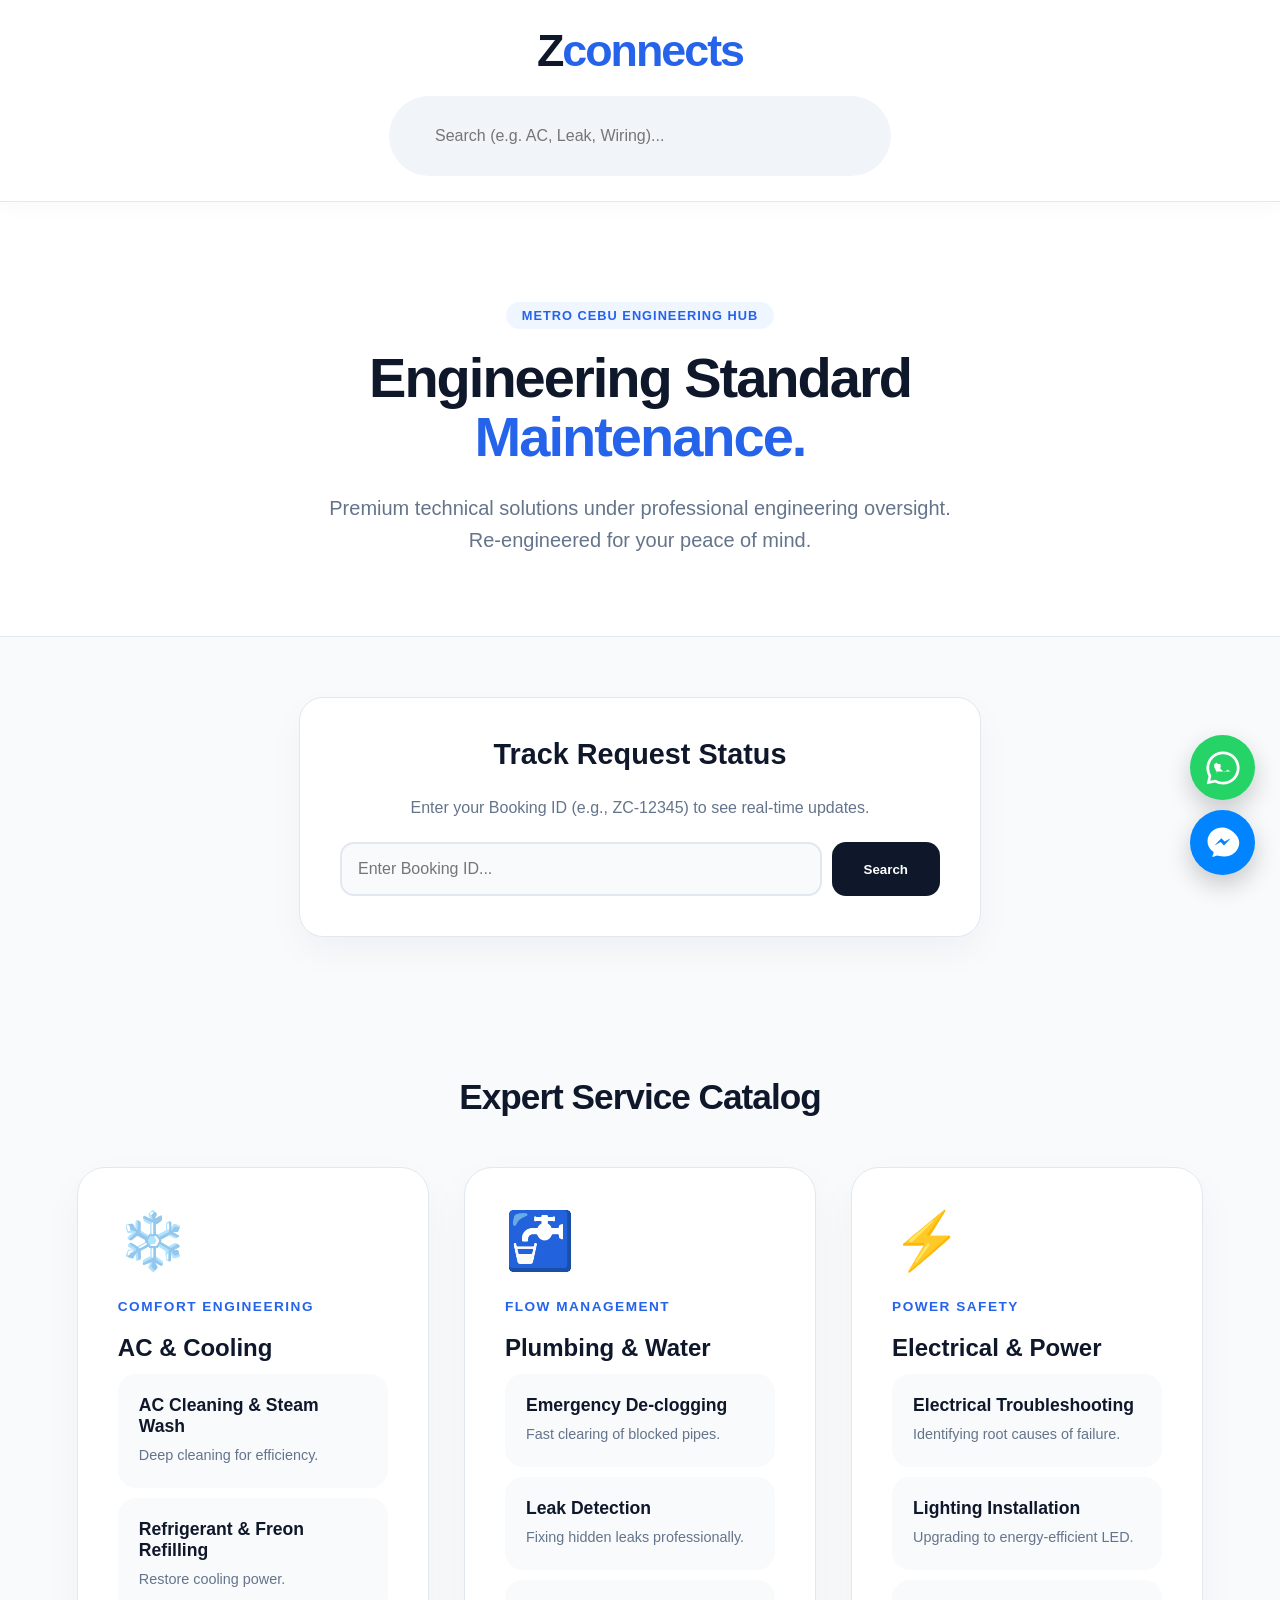
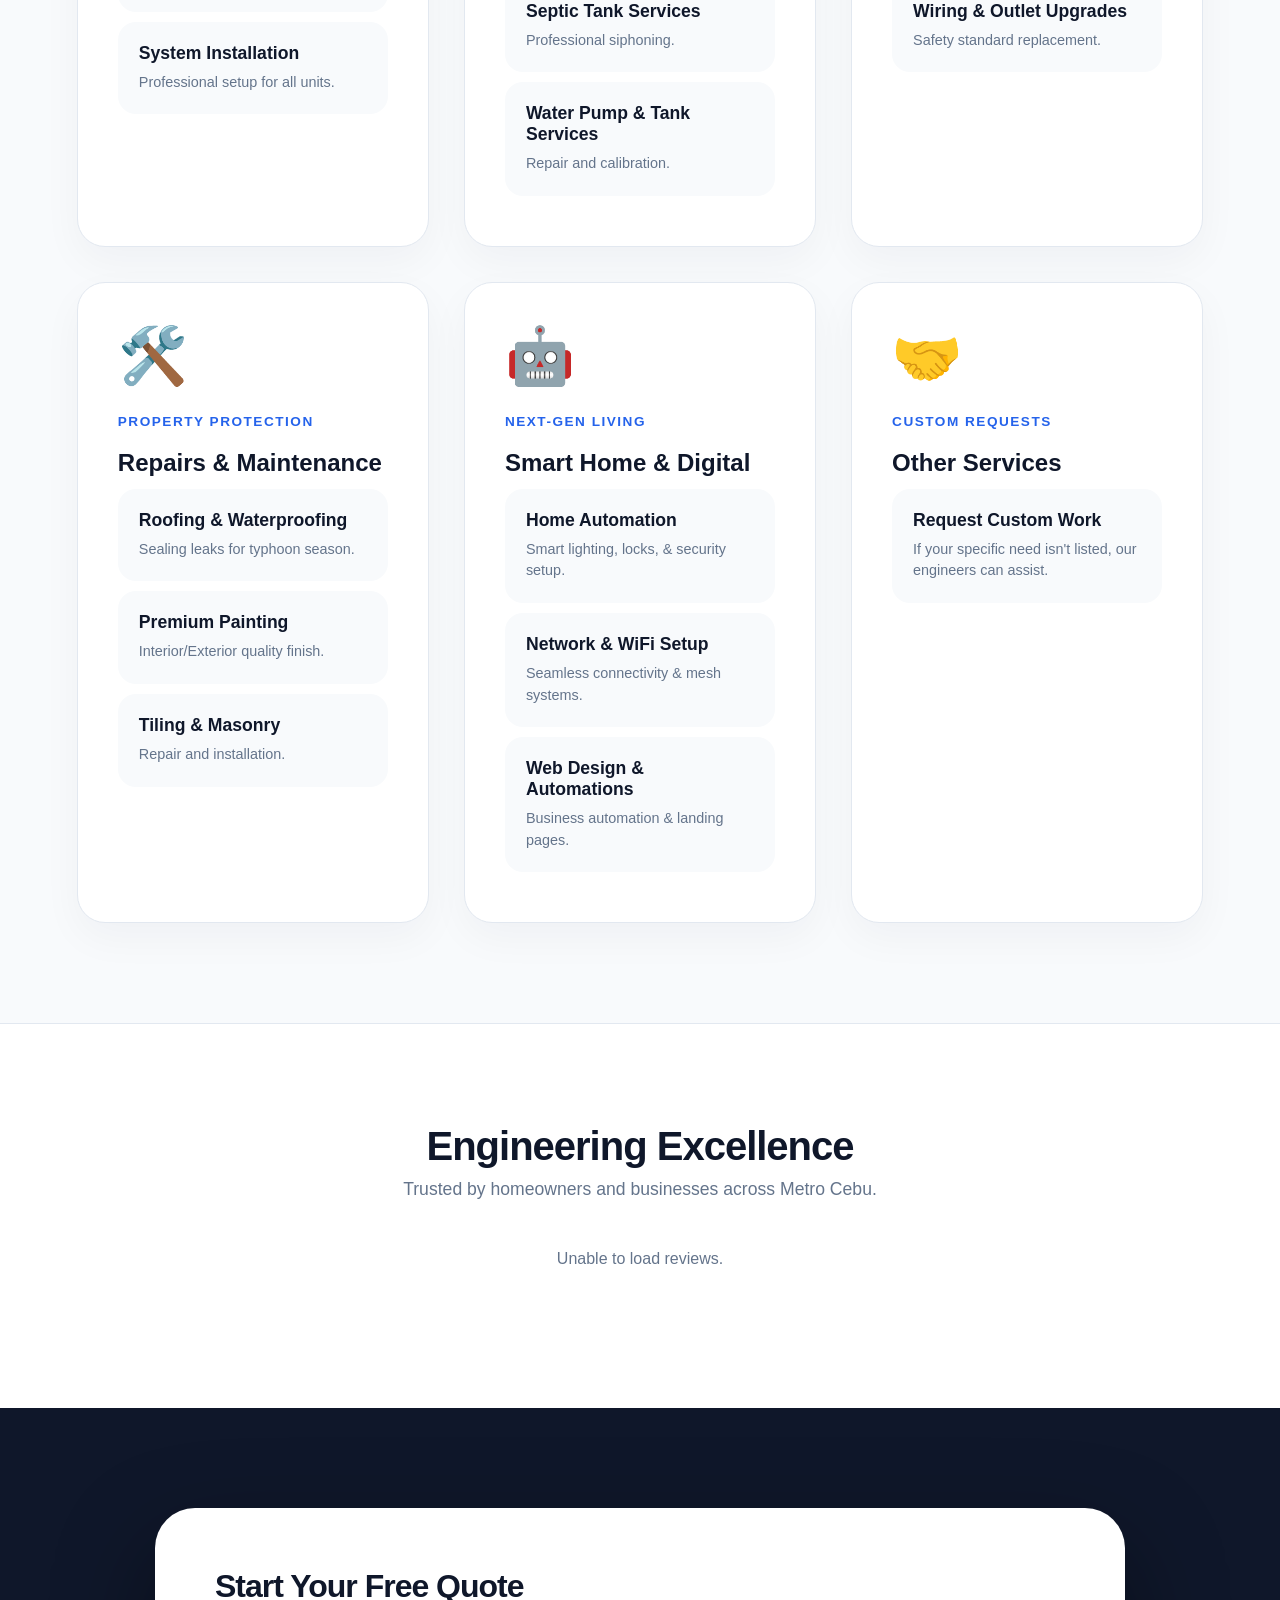
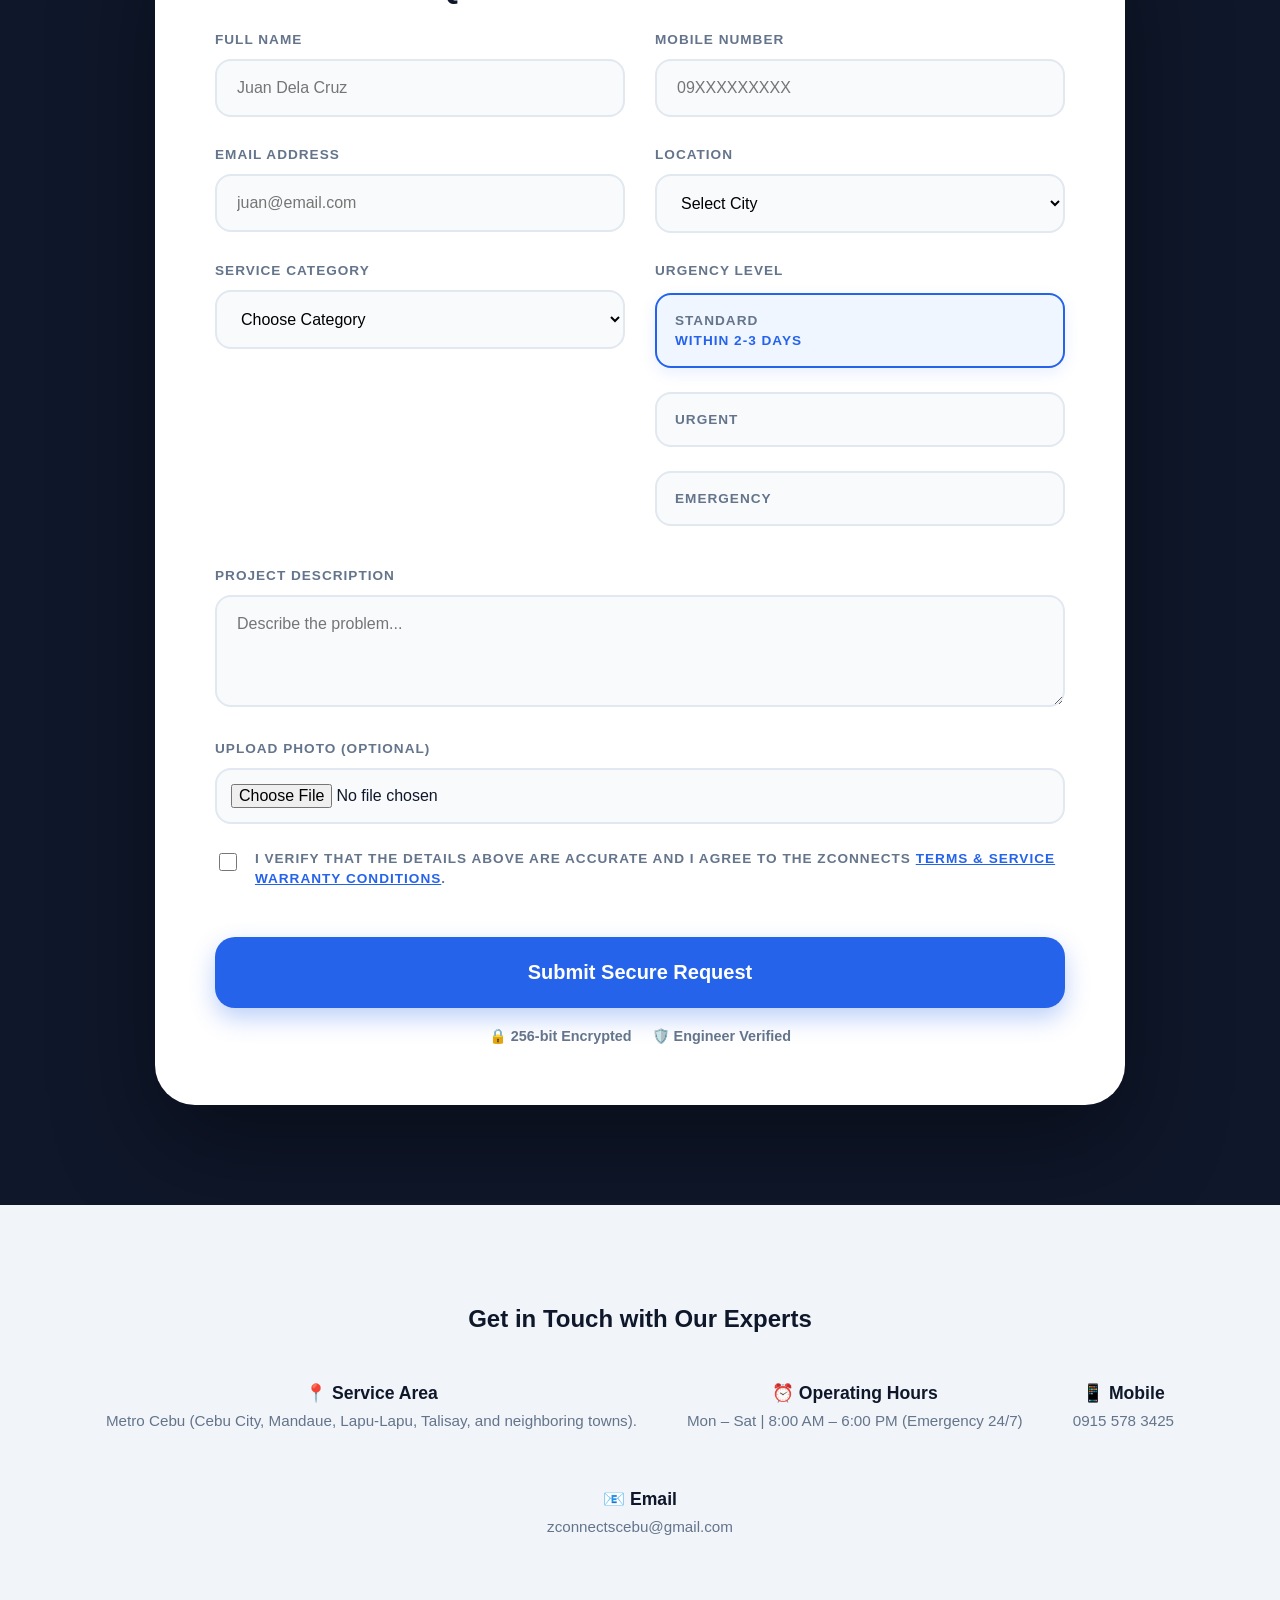
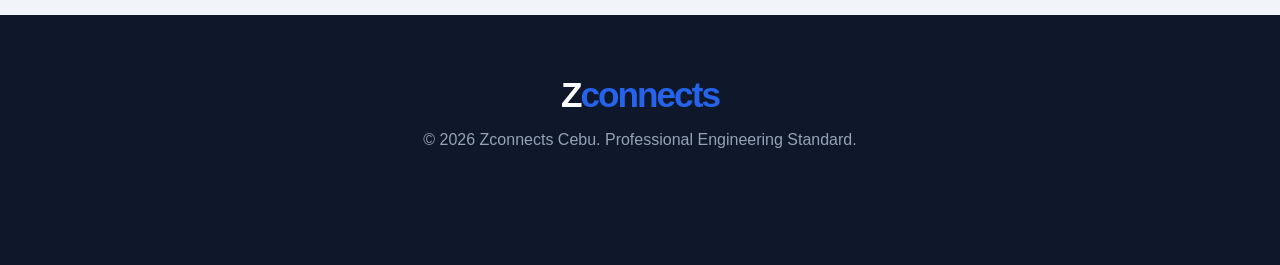
==== index.html @ ea3b0437 "Update index.html" ====
<!DOCTYPE html>
<html lang="en">
<head>
    <meta charset="UTF-8">
    <meta name="viewport" content="width=device-width, initial-scale=1.0">
    <meta http-equiv="Content-Security-Policy" content="default-src 'self' https: 'unsafe-inline' 'unsafe-eval' data:;">
    
    <title>Zconnects | Engineering-Led Service Marketplace</title>
    <link href="https://fonts.googleapis.com/css2?family=Plus+Jakarta+Sans:wght@400;500;600;700;800;900&display=swap" rel="stylesheet">
    
    <script async src="https://www.googletagmanager.com/gtag/js?id=G-XXXXXXXXXX"></script>
    <script>
      window.dataLayer = window.dataLayer || [];
      function gtag(){dataLayer.push(arguments);}
      gtag('js', new Date());
      gtag('config', 'G-XXXXXXXXXX');
    </script>

    <style>
        :root { --primary: #2563eb; --navy: #0f172a; --slate: #64748b; --light: #f8fafc; --white: #ffffff; --border: #e2e8f0; --success: #16a34a; }
        body { font-family: 'Plus Jakarta Sans', sans-serif; background: var(--light); margin: 0; color: var(--navy); scroll-behavior: smooth; }
        
        /* HEADER */
        header { background: var(--white); padding: 25px 6%; position: sticky; top: 0; z-index: 1000; border-bottom: 1px solid var(--border); box-shadow: 0 4px 20px rgba(15, 23, 42, 0.03); }
        .header-container { display: flex; flex-direction: column; align-items: center; gap: 20px; }
        .logo { font-size: 2.8rem; font-weight: 900; letter-spacing: -2px; color: var(--navy); margin: 0; cursor: pointer; }
        .logo span { color: var(--primary); }
        .search-container { position: relative; background: #f1f5f9; border-radius: 50px; padding: 12px 25px; display: flex; align-items: center; border: 1.5px solid transparent; transition: 0.3s; width: 100%; max-width: 450px; }
        .search-container:focus-within { border-color: var(--primary); background: var(--white); box-shadow: 0 10px 25px rgba(37, 99, 235, 0.1); }
        .search-container input { border: none; background: transparent; width: 100%; outline: none; font-size: 1rem; font-family: inherit; color: var(--navy); }
        
        /* HERO */
        .hero { padding: 100px 6% 80px; background: var(--white); text-align: center; border-bottom: 1px solid var(--border); }
        .hero .badge { display: inline-block; padding: 6px 16px; background: #eff6ff; color: var(--primary); border-radius: 50px; font-weight: 800; font-size: 0.8rem; margin-bottom: 20px; text-transform: uppercase; letter-spacing: 1px; }
        .hero h1 { font-size: 3.5rem; margin: 0; font-weight: 900; color: var(--navy); line-height: 1.05; letter-spacing: -2px; }
        .hero h1 span { color: var(--primary); }
        .hero p { color: var(--slate); font-size: 1.25rem; margin: 25px auto 0; max-width: 650px; line-height: 1.6; font-weight: 500; }
        
        /* TRACKING */
        .tracking-section { padding: 60px 6%; background: var(--light); text-align: center; }
        .tracking-card { background: white; max-width: 600px; margin: 0 auto; padding: 40px; border-radius: 24px; border: 1px solid var(--border); box-shadow: 0 15px 35px rgba(15, 23, 42, 0.04); transition: transform 0.3s ease; }
        .tracking-card:hover { transform: translateY(-3px); }
        .track-input-group { display: flex; gap: 10px; margin-top: 25px; }
        .track-input { flex: 1; padding: 16px; border: 2px solid var(--border); border-radius: 14px; font-size: 1rem; outline: none; transition: 0.3s; }
        .track-input:focus { border-color: var(--primary); box-shadow: 0 0 0 4px rgba(37, 99, 235, 0.1); }
        .track-btn { background: var(--navy); color: white; padding: 16px 32px; border-radius: 14px; font-weight: 700; border: none; cursor: pointer; transition: 0.3s; }
        .track-btn:hover { background: var(--primary); transform: translateY(-2px); box-shadow: 0 10px 20px rgba(37, 99, 235, 0.2); }
        .status-result { margin-top: 25px; padding: 20px; background: #f8fafc; border-radius: 12px; display: none; text-align: left; border-left: 4px solid var(--primary); }
        .status-label { font-size: 0.8rem; text-transform: uppercase; color: var(--slate); font-weight: 700; letter-spacing: 1px; }
        .status-value { font-size: 1.3rem; font-weight: 800; color: var(--navy); margin: 5px 0 0 0; }
        
        /* GRID */
        .section-header { padding: 80px 6% 30px; font-weight: 800; color: var(--navy); font-size: 2.2rem; text-align: center; letter-spacing: -1px; }
        .services-grid { display: grid; grid-template-columns: repeat(auto-fit, minmax(320px, 1fr)); gap: 35px; padding: 20px 6% 100px; }
        .category-card { background: var(--white); border-radius: 28px; padding: 40px; border: 1px solid var(--border); transition: 0.4s cubic-bezier(0.175, 0.885, 0.32, 1.275); position: relative; box-shadow: 0 15px 40px rgba(15, 23, 42, 0.04); }
        .category-card:hover { border-color: var(--primary); transform: translateY(-8px); box-shadow: 0 30px 60px rgba(15, 23, 42, 0.08); }
        .cat-icon-top { font-size: 3.5rem; margin-bottom: 25px; display: block; }
        .cat-title { font-size: 1.5rem; font-weight: 800; color: var(--navy); margin-bottom: 12px; }
        .cat-intro { font-size: 0.85rem; color: var(--primary); font-weight: 800; margin-bottom: 20px; text-transform: uppercase; letter-spacing: 1.5px; }
        .sub-service-list { list-style: none; padding: 0; margin: 0; }
        .sub-service-item { padding: 20px; border-radius: 18px; border: 1.5px solid transparent; transition: 0.3s; cursor: pointer; margin-bottom: 10px; background: #f8fafc; }
        .sub-service-item:hover { background: var(--white); border-color: var(--primary); transform: scale(1.02); box-shadow: 0 10px 20px rgba(37, 99, 235, 0.05); }
        .sub-service-item strong { font-size: 1.1rem; color: var(--navy); display: block; }
        .sub-service-item p { font-size: 0.9rem; color: var(--slate); margin: 8px 0 0; line-height: 1.5; }
        
        /* REVIEWS SECTION */
        .reviews-section { padding: 100px 6%; background: white; border-top: 1px solid var(--border); }
        .reviews-header { text-align: center; margin-bottom: 50px; }
        .reviews-header h2 { font-size: 2.5rem; color: var(--navy); margin: 0; font-weight: 800; letter-spacing: -1px; }
        .reviews-header p { color: var(--slate); margin-top: 10px; font-size: 1.1rem; }
        .reviews-container { display: flex; gap: 30px; overflow-x: auto; padding-bottom: 40px; scroll-behavior: smooth; -ms-overflow-style: none; scrollbar-width: none; }
        .reviews-container::-webkit-scrollbar { display: none; }
        
        .review-card { min-width: 320px; max-width: 320px; background: #ffffff; border: 1px solid #f1f5f9; border-radius: 24px; padding: 35px; box-shadow: 0 20px 40px -10px rgba(15, 23, 42, 0.06); transition: transform 0.3s ease; display: flex; flex-direction: column; }
        .review-card:hover { transform: translateY(-5px); border-color: var(--primary); box-shadow: 0 30px 50px -10px rgba(15, 23, 42, 0.1); }
        .r-header { display: flex; align-items: center; gap: 15px; margin-bottom: 20px; }
        .r-avatar { width: 50px; height: 50px; background: #eff6ff; color: var(--primary); font-weight: 800; border-radius: 50%; display: flex; align-items: center; justify-content: center; font-size: 1.2rem; }
        .r-info h4 { margin: 0; color: var(--navy); font-size: 1.1rem; font-weight: 700; }
        .r-info span { font-size: 0.8rem; color: var(--slate); text-transform: uppercase; letter-spacing: 0.5px; }
        .r-stars { color: #fbbf24; margin-bottom: 15px; font-size: 1.2rem; letter-spacing: 2px; }
        .r-body { font-size: 1rem; color: #475569; line-height: 1.6; font-style: italic; flex-grow: 1; }
        .r-footer { margin-top: 25px; font-size: 0.8rem; color: #94a3b8; border-top: 1px solid #f1f5f9; padding-top: 15px; display: flex; justify-content: space-between; align-items: center; }
        .verified-badge { color: #16a34a; display: flex; align-items: center; gap: 5px; font-weight: 700; font-size: 0.75rem; }

        /* MODAL */
        .confirm-modal { display: none; position: fixed; inset: 0; background: rgba(15, 23, 42, 0.8); backdrop-filter: blur(8px); z-index: 3000; align-items: center; justify-content: center; }
        .confirm-box { background: white; width: 90%; max-width: 420px; padding: 45px; border-radius: 30px; text-align: center; animation: popIn 0.3s cubic-bezier(0.175, 0.885, 0.32, 1.275); }
        @keyframes popIn { from { transform: scale(0.9); opacity: 0; } to { transform: scale(1); opacity: 1; } }
        .confirm-btns { display: flex; gap: 15px; margin-top: 30px; }
        .btn-yes { flex: 2; background: var(--primary); color: white; border: none; padding: 18px; border-radius: 14px; font-weight: 800; cursor: pointer; transition: 0.3s; }
        .btn-yes:hover { transform: translateY(-2px); box-shadow: 0 10px 20px rgba(37, 99, 235, 0.2); }
        .btn-no { flex: 1; background: #f1f5f9; color: var(--slate); border: none; padding: 18px; border-radius: 14px; font-weight: 700; cursor: pointer; transition: 0.3s; }
        .btn-no:hover { background: #e2e8f0; }
        
        /* FORM */
        .quote-section { background: var(--navy); padding: 100px 6%; }
        .form-container { background: var(--white); max-width: 850px; margin: 0 auto; padding: 60px; border-radius: 40px; box-shadow: 0 40px 100px rgba(0,0,0,0.4); }
        .form-grid { display: grid; grid-template-columns: 1fr 1fr; gap: 30px; }
        .form-group.full { grid-column: span 2; }
        label { display: block; font-weight: 800; font-size: 0.85rem; margin-bottom: 12px; color: var(--slate); text-transform: uppercase; letter-spacing: 1px; }
        input, select, textarea { width: 100%; padding: 18px 20px; border-radius: 16px; border: 2px solid var(--border); font-family: inherit; font-size: 1rem; box-sizing: border-box; transition: 0.3s; background: #f8fafc; }
        input:focus, select:focus, textarea:focus { outline: none; border-color: var(--primary); background: var(--white); box-shadow: 0 0 0 4px rgba(37, 99, 235, 0.1); }
        .urgency-container { display: flex; flex-direction: column; gap: 12px; margin-top: 15px; }
        .urgency-option { border: 2px solid var(--border); padding: 18px; border-radius: 16px; cursor: pointer; transition: 0.3s; position: relative; background: #f8fafc; }
        .urgency-option input { display: none; }
        .urgency-option.active { border-color: var(--primary); background: #eff6ff; box-shadow: 0 5px 15px rgba(37, 99, 235, 0.1); }
        .urgency-option .days-info { display: none; font-size: 0.85rem; color: var(--primary); font-weight: 700; margin-top: 5px; text-transform: uppercase; }
        .urgency-option.active .days-info { display: block; }
        .submit-btn-large { width: 100%; background: var(--primary); color: white; padding: 24px; border-radius: 20px; border: none; font-size: 1.25rem; font-weight: 800; cursor: pointer; transition: 0.3s; margin-top: 35px; display: flex; align-items: center; justify-content: center; gap: 12px; box-shadow: 0 10px 25px rgba(37, 99, 235, 0.3); }
        .submit-btn-large:hover { transform: translateY(-4px); box-shadow: 0 15px 35px rgba(37, 99, 235, 0.4); }
        .submit-btn-large:disabled { background: var(--slate); cursor: not-allowed; transform: none; box-shadow: none; }
        
        .trust-badges { display: flex; justify-content: center; gap: 20px; margin-top: 20px; font-size: 0.9rem; font-weight: 700; color: var(--slate); }
        
        .spinner { display: none; width: 24px; height: 24px; border: 3px solid rgba(255, 255, 255, 0.3); border-radius: 50%; border-top-color: #fff; animation: spin 0.8s linear infinite; }
        @keyframes spin { to { transform: rotate(360deg); } }
        
        /* SUCCESS & FOOTER */
        .success-card { background: white; border-radius: 28px; padding: 50px; text-align: center; max-width: 500px; margin: 0 auto; border: 1px solid var(--border); }
        .success-icon { width: 90px; height: 90px; background: #f0fdf4; color: #16a34a; border-radius: 50%; display: flex; align-items: center; justify-content: center; font-size: 45px; margin: 0 auto 30px; box-shadow: 0 10px 20px rgba(22, 163, 74, 0.1); }
        .status-badge { display: inline-block; padding: 8px 16px; background: #eff6ff; color: #2563eb; border-radius: 50px; font-weight: 800; font-size: 0.8rem; margin-bottom: 20px; text-transform: uppercase; }
        .next-steps { text-align: left; background: var(--light); padding: 25px; border-radius: 20px; margin: 30px 0; }
        .step-item { display: flex; gap: 15px; margin-bottom: 15px; font-size: 0.95rem; line-height: 1.5; }
        .step-number { background: var(--primary); color: white; width: 24px; height: 24px; border-radius: 50%; display: flex; align-items: center; justify-content: center; font-size: 0.8rem; font-weight: 800; flex-shrink: 0; }
        
        .contact-info-footer { padding: 80px 6%; background: #f1f5f9; text-align: center; }
        .contact-grid { display: flex; justify-content: center; flex-wrap: wrap; gap: 50px; margin-top: 40px; }
        .contact-item h4 { margin: 10px 0 8px; color: var(--navy); font-size: 1.1rem; font-weight: 800; }
        .contact-item p { color: var(--slate); font-size: 0.95rem; margin: 0; font-weight: 500; }
        footer { background: var(--navy); color: #94a3b8; padding: 60px 6% 100px; text-align: center; }
        
        /* MOBILE BOTTOM NAVIGATION */
        .mobile-nav { display: none; position: fixed; bottom: 0; left: 0; width: 100%; background: var(--white); box-shadow: 0 -5px 20px rgba(15, 23, 42, 0.06); z-index: 2500; justify-content: space-around; padding: 12px 0; padding-bottom: max(12px, env(safe-area-inset-bottom)); border-top: 1px solid var(--border); }
        .mobile-nav-item { display: flex; flex-direction: column; align-items: center; color: var(--slate); text-decoration: none; font-size: 0.75rem; font-weight: 800; gap: 6px; transition: 0.2s; }
        .mobile-nav-item.active, .mobile-nav-item:hover { color: var(--primary); transform: translateY(-2px); }
        .mobile-nav-icon { font-size: 1.5rem; }
        
        @media (max-width: 768px) { 
            .form-grid { grid-template-columns: 1fr; } 
            .form-group.full { grid-column: span 1; } 
            .hero h1 { font-size: 2.8rem; } 
            .form-container { padding: 30px; border-radius: 30px; } 
            .mobile-nav { display: flex; }
            body { padding-bottom: 75px; }
            .messenger-btn { bottom: 100px !important; }
            .whatsapp-btn { bottom: 175px !important; } /* Adjusted to sit above messenger on mobile */
        }

        /* T&C MODAL STYLES */
        .tc-modal { display: none; position: fixed; top: 0; left: 0; width: 100%; height: 100%; background: rgba(15, 23, 42, 0.7); backdrop-filter: blur(8px); z-index: 4000; align-items: center; justify-content: center; }
        .tc-content { background: white; width: 90%; max-width: 600px; max-height: 80vh; border-radius: 24px; padding: 40px; overflow-y: auto; box-shadow: 0 25px 50px -12px rgba(0, 0, 0, 0.3); position: relative; animation: slideUp 0.3s cubic-bezier(0.175, 0.885, 0.32, 1.275); }
        @keyframes slideUp { from { transform: translateY(30px); opacity: 0; } to { transform: translateY(0); opacity: 1; } }
        .tc-header { font-size: 1.6rem; font-weight: 800; color: var(--navy); margin-bottom: 25px; border-bottom: 1px solid var(--border); padding-bottom: 20px; }
        .tc-body { font-size: 0.95rem; color: var(--slate); line-height: 1.7; }
        .tc-body h4 { color: var(--navy); margin-top: 20px; margin-bottom: 8px; font-weight: 800; }
        .tc-close { position: absolute; top: 25px; right: 25px; background: #f1f5f9; border: none; width: 36px; height: 36px; border-radius: 50%; cursor: pointer; font-weight: bold; color: var(--slate); font-size: 1.2rem; transition: 0.2s; }
        .tc-close:hover { background: #e2e8f0; color: var(--navy); transform: scale(1.1); }

        /* CHECKBOX STYLE */
        .checkbox-container { display: flex; align-items: flex-start; gap: 15px; margin: 25px 0; font-size: 0.95rem; color: var(--slate); line-height: 1.5; }
        .checkbox-container input { width: 22px; height: 22px; margin-top: 2px; cursor: pointer; accent-color: var(--primary); }
        .link-text { color: var(--primary); font-weight: 800; text-decoration: underline; cursor: pointer; }
    </style>
</head>
<body>

<header>
    <div class="header-container">
        <h1 class="logo" onclick="location.reload()">Z<span>connects</span></h1>
        <div class="search-container">
            <input type="text" id="serviceSearch" onkeyup="filterServices()" placeholder="Search (e.g. AC, Leak, Wiring)...">
        </div>
    </div>
</header>

<nav class="mobile-nav">
    <a href="#" class="mobile-nav-item active" onclick="window.scrollTo(0,0)"><span class="mobile-nav-icon">🏠</span><span>Home</span></a>
    <a href="#serviceList" class="mobile-nav-item"><span class="mobile-nav-icon">📋</span><span>Services</span></a>
    <a href="#tracking-section" class="mobile-nav-item"><span class="mobile-nav-icon">📍</span><span>Track</span></a>
    <a href="#quote-form" class="mobile-nav-item"><span class="mobile-nav-icon">📅</span><span>Book</span></a>
</nav>

<section class="hero">
    <div class="badge">Metro Cebu Engineering Hub</div>
    <h1>Engineering Standard<br><span>Maintenance.</span></h1>
    <p>Premium technical solutions under professional engineering oversight. Re-engineered for your peace of mind.</p>
</section>

<section id="tracking-section" class="tracking-section">
    <div class="tracking-card">
        <h3 style="margin-top:0; color:var(--navy); font-size: 1.8rem;">Track Request Status</h3>
        <p style="color:var(--slate); font-size:1rem; margin-bottom:20px;">Enter your Booking ID (e.g., ZC-12345) to see real-time updates.</p>
        <div class="track-input-group">
            <input type="text" id="trackId" class="track-input" placeholder="Enter Booking ID...">
            <button class="track-btn" onclick="checkStatus()">Search</button>
        </div>
        <div id="statusResult" class="status-result">
            <div class="status-label">Current Status</div>
            <div class="status-value" id="statusValue">Pending Review</div>
            <p style="margin: 8px 0 0; color: var(--slate); font-size: 0.95rem;">Client: <span id="statusClient" style="font-weight: 700;"></span></p>
        </div>
    </div>
</section>

<div class="section-header">Expert Service Catalog</div>

<div class="services-grid" id="serviceList">
    <div class="category-card"><span class="cat-icon-top">❄️</span><div class="cat-intro">Comfort Engineering</div><div class="cat-title">AC & Cooling</div><div class="sub-service-list"><div class="sub-service-item" onclick="promptBooking('AC Cleaning & Steam Wash', 'AC & Cooling')"><strong>AC Cleaning & Steam Wash</strong><p>Deep cleaning for efficiency.</p></div><div class="sub-service-item" onclick="promptBooking('Refrigerant Refill', 'AC & Cooling')"><strong>Refrigerant & Freon Refilling</strong><p>Restore cooling power.</p></div><div class="sub-service-item" onclick="promptBooking('System Installation', 'AC & Cooling')"><strong>System Installation</strong><p>Professional setup for all units.</p></div></div></div>
    
    <div class="category-card"><span class="cat-icon-top">🚰</span><div class="cat-intro">Flow Management</div><div class="cat-title">Plumbing & Water</div><div class="sub-service-list"><div class="sub-service-item" onclick="promptBooking('Emergency De-clogging', 'Plumbing & Water')"><strong>Emergency De-clogging</strong><p>Fast clearing of blocked pipes.</p></div><div class="sub-service-item" onclick="promptBooking('Leak Detection', 'Plumbing & Water')"><strong>Leak Detection</strong><p>Fixing hidden leaks professionally.</p></div><div class="sub-service-item" onclick="promptBooking('Septic Tank Services', 'Plumbing & Water')"><strong>Septic Tank Services</strong><p>Professional siphoning.</p></div><div class="sub-service-item" onclick="promptBooking('Water Pump Maintenance', 'Plumbing & Water')"><strong>Water Pump & Tank Services</strong><p>Repair and calibration.</p></div></div></div>
    
    <div class="category-card"><span class="cat-icon-top">⚡</span><div class="cat-intro">Power Safety</div><div class="cat-title">Electrical & Power</div><div class="sub-service-list"><div class="sub-service-item" onclick="promptBooking('Electrical Troubleshooting', 'Electrical & Power')"><strong>Electrical Troubleshooting</strong><p>Identifying root causes of failure.</p></div><div class="sub-service-item" onclick="promptBooking('Lighting', 'Electrical & Power')"><strong>Lighting Installation</strong><p>Upgrading to energy-efficient LED.</p></div><div class="sub-service-item" onclick="promptBooking('Wiring Upgrades', 'Electrical & Power')"><strong>Wiring & Outlet Upgrades</strong><p>Safety standard replacement.</p></div></div></div>
    
    <div class="category-card"><span class="cat-icon-top">🛠️</span><div class="cat-intro">Property Protection</div><div class="cat-title">Repairs & Maintenance</div><div class="sub-service-list"><div class="sub-service-item" onclick="promptBooking('Roofing & Waterproofing', 'Repairs & Maintenance')"><strong>Roofing & Waterproofing</strong><p>Sealing leaks for typhoon season.</p></div><div class="sub-service-item" onclick="promptBooking('Premium Painting', 'Repairs & Maintenance')"><strong>Premium Painting</strong><p>Interior/Exterior quality finish.</p></div><div class="sub-service-item" onclick="promptBooking('Tiling & Masonry', 'Repairs & Maintenance')"><strong>Tiling & Masonry</strong><p>Repair and installation.</p></div></div></div>
    
    <div class="category-card"><span class="cat-icon-top">🤖</span><div class="cat-intro">Next-Gen Living</div><div class="cat-title">Smart Home & Digital</div><div class="sub-service-list"><div class="sub-service-item" onclick="promptBooking('Home Automation', 'Smart Home & Digital')"><strong>Home Automation</strong><p>Smart lighting, locks, & security setup.</p></div><div class="sub-service-item" onclick="promptBooking('Network Setup', 'Smart Home & Digital')"><strong>Network & WiFi Setup</strong><p>Seamless connectivity & mesh systems.</p></div><div class="sub-service-item" onclick="promptBooking('Web Design & Flows', 'Smart Home & Digital')"><strong>Web Design & Automations</strong><p>Business automation & landing pages.</p></div></div></div>

    <div class="category-card"><span class="cat-icon-top">🤝</span><div class="cat-intro">Custom Requests</div><div class="cat-title">Other Services</div><div class="sub-service-list"><div class="sub-service-item" onclick="promptBooking('Other Technical Service', 'Other')"><strong>Request Custom Work</strong><p>If your specific need isn't listed, our engineers can assist.</p></div></div></div>
</div>

<div id="confirmModal" class="confirm-modal">
    <div class="confirm-box"><h3>Initiate Booking?</h3><p id="confirmText">Proceed with this service request?</p><div class="confirm-btns"><button class="btn-no" onclick="closePrompt()">Browse More</button><button class="btn-yes" id="confirmProceed">Yes, Book Now</button></div></div>
</div>

<section class="reviews-section">
    <div class="reviews-header">
        <h2>Engineering Excellence</h2>
        <p>Trusted by homeowners and businesses across Metro Cebu.</p>
    </div>
    
    <div id="reviewsLoader" style="text-align:center; color:#64748b;">Loading verified reviews...</div>
    
    <div class="reviews-container" id="reviewsTrack">
        </div>
</section>

<section id="quote-form" class="quote-section">
    <div class="form-container">
        <div id="formContent">
            <h2 id="form-title" style="margin-top:0; font-size:2rem; letter-spacing:-1px;">Start Your Free Quote</h2>
            <form id="quoteForm">
                <input type="text" id="website_hp" style="display:none" tabindex="-1" autocomplete="off">
                
                <div class="form-grid">
                    <div class="form-group"><label>Full Name</label><input type="text" id="custName" placeholder="Juan Dela Cruz" required></div>
                    <div class="form-group"><label>Mobile Number</label><input type="tel" id="custPhone" placeholder="09XXXXXXXXX" required></div>
                    <div class="form-group"><label>Email Address</label><input type="email" id="custEmail" placeholder="juan@email.com" required></div>
                    <div class="form-group"><label>Location</label>
                        <select id="custLocation" required>
                            <option value="">Select City</option><option value="Cebu City">Cebu City</option><option value="Mandaue">Mandaue</option><option value="Lapu-Lapu">Lapu-Lapu</option><option value="Talisay">Talisay</option><option value="Liloan">Liloan</option><option value="Consolacion">Consolacion</option><option value="Other">Other</option>
                        </select>
                    </div>
                    <div class="form-group"><label>Service Category</label>
                        <select id="serviceCat" required>
                            <option value="">Choose Category</option>
                            <option value="AC & Cooling">AC & Cooling</option>
                            <option value="Plumbing & Water">Plumbing & Water</option>
                            <option value="Electrical & Power">Electrical & Power</option>
                            <option value="Repairs & Maintenance">Repairs & Maintenance</option>
                            <option value="Smart Home & Digital">Smart Home & Digital</option>
                            <option value="Specialized">Specialized Services</option>
                            <option value="Other">Other</option>
                        </select>
                    </div>
                    <div class="form-group"><label>Urgency Level</label>
                        <div class="urgency-container">
                            <label class="urgency-option active" onclick="updateUrgency(this)"><input type="radio" name="urgency" value="Standard" checked><span class="label-title">Standard</span><span class="days-info">Within 2-3 Days</span></label>
                            <label class="urgency-option" onclick="updateUrgency(this)"><input type="radio" name="urgency" value="Urgent"><span class="label-title">Urgent</span><span class="days-info">Within 24 Hours</span></label>
                            <label class="urgency-option" onclick="updateUrgency(this)"><input type="radio" name="urgency" value="Emergency"><span class="label-title">Emergency</span><span class="days-info">Immediate Dispatch</span></label>
                        </div>
                    </div>
                    <div class="form-group full"><label>Project Description</label><textarea id="projDesc" rows="4" placeholder="Describe the problem..."></textarea></div>
                    <div class="form-group full"><label>Upload Photo (Optional)</label><input type="file" id="projPhotos" accept="image/*" style="padding: 14px;"></div>
                </div>

                <div class="checkbox-container">
                    <input type="checkbox" id="agreeTC" required>
                    <label for="agreeTC">
                        I verify that the details above are accurate and I agree to the ZConnects 
                        <span class="link-text" onclick="openTC()">Terms & Service Warranty Conditions</span>.
                    </label>
                </div>

                <button type="submit" class="submit-btn-large" id="submitBtn">
                    <div class="spinner" id="btnSpinner"></div>
                    <span id="btnText">Submit Secure Request</span>
                </button>
                
                <div class="trust-badges">
                    <span><span style="color:#10b981;">🔒</span> 256-bit Encrypted</span>
                    <span><span style="color:#3b82f6;">🛡️</span> Engineer Verified</span>
                </div>
            </form>
        </div>
        
        <div id="formSuccess" style="display:none;">
            <div class="success-card">
                <div class="status-badge">Technical Dispatch Active</div>
                <div class="success-icon">✓</div>
                <h2 style="margin-bottom: 8px; color: var(--navy);">Request Authenticated</h2>
                <p style="color: var(--slate); font-size: 1rem;">Your project has been logged into our engineering queue.</p>
                <div class="next-steps">
                    <div class="step-item"><div class="step-number">1</div><p><strong>Technical Review:</strong> Lead engineer analyzes scope (5-10 mins).</p></div>
                    <div class="step-item"><div class="step-number">2</div><p><strong>Verification Call:</strong> We will call you at your provided mobile number.</p></div>
                    <div class="step-item"><div class="step-number">3</div><p><strong>On-Site Dispatch:</strong> Certified technician deployed with full toolset.</p></div>
                </div>
                <button onclick="location.reload()" class="btn-no" style="width: 100%; border: 1px solid var(--border); cursor:pointer;">Create New Request</button>
            </div>
        </div>
    </div>
</section>

<section class="contact-info-footer">
    <h2>Get in Touch with Our Experts</h2>
    <div class="contact-grid">
        <div class="contact-item"><h4>📍 Service Area</h4><p>Metro Cebu (Cebu City, Mandaue, Lapu-Lapu, Talisay, and neighboring towns).</p></div>
        <div class="contact-item"><h4>⏰ Operating Hours</h4><p>Mon – Sat | 8:00 AM – 6:00 PM (Emergency 24/7)</p></div>
        <div class="contact-item"><h4>📱 Mobile</h4><p>0915 578 3425</p></div>
        <div class="contact-item"><h4>📧 Email</h4><p>zconnectscebu@gmail.com</p></div>
    </div>
</section>

<footer><div class="logo" style="color: var(--white); font-size: 2.2rem; margin-bottom: 15px;">Z<span>connects</span></div><p>© 2026 Zconnects Cebu. Professional Engineering Standard.</p></footer>

<div id="tcModal" class="tc-modal">
    <div class="tc-content">
        <button class="tc-close" onclick="closeTC()">✕</button>
        <div class="tc-header">Terms & Service Warranty</div>
        <div class="tc-body">
            <p><strong>Effective Date:</strong> March 2026</p>
            <p>By proceeding with a booking, you agree to the following engineering protocols:</p>
            
            <h4>1. Booking, Payment & Dispatch</h4>
            <p>A non-refundable mobilization fee of ₱500.00 is required to confirm your schedule. This amount will be deducted from your final bill. All final payments must be routed exclusively through ZConnects official payment channels. Direct payments to technicians are strictly prohibited and immediately void all service warranties.</p>

            <h4>2. Non-Circumvention Policy</h4>
            <p>By utilizing our platform, you agree not to directly hire, contract, or privately engage any technician introduced by ZConnects for a period of 12 months following your last booking. Violations of this policy will result in a permanent ban from the engineering hub and forfeiture of all warranties.</p>

            <h4>3. 7-Day Engineering Warranty</h4>
            <p>We guarantee our workmanship for 7 days post-completion. If the exact issue reoccurs due to technician error, we will remediate it at no labor cost. <strong>Warranty Exclusions:</strong> This warranty is strictly void if: (a) The client supplied their own materials/parts which failed; (b) A third party or the client attempted modifications after our repair; (c) The issue stems from pre-existing structural decay or normal wear-and-tear.</p>

            <h4>4. Limitation of Liability</h4>
            <p>ZConnects provides engineering-standard oversight and technician dispatch. To the maximum extent permitted by Philippine law, ZConnects' total liability for any claim arising from the service shall not exceed the total amount paid by the client for that specific job. We are not liable for incidental, indirect, or unforeseeable damages.</p>

            <br>
            <button class="submit-btn-large" onclick="closeTC()" style="margin-top:0; padding: 18px; box-shadow:none;">I Understand & Agree</button>
        </div>
    </div>
</div>

<script>
    const APP_URL = 'https://script.google.com/macros/s/AKfycbw3c915eKVYlXdYhva6ZtlNDXOahN7nXWrht_PPQKYfHf6Su_jgmTOSs4dlqeEZbxvsxA/exec';

    document.addEventListener("DOMContentLoaded", loadPublicReviews);

    async function loadPublicReviews() {
        try {
            const response = await fetch(`${APP_URL}?action=get_public_reviews`);
            const reviews = await response.json();
            
            const track = document.getElementById('reviewsTrack');
            document.getElementById('reviewsLoader').style.display = 'none';

            if (reviews.length === 0) {
                track.innerHTML = '<p style="text-align:center; width:100%; color:#94a3b8;">No public reviews yet.</p>';
                return;
            }

            reviews.forEach(r => {
                const stars = '★'.repeat(Math.floor(r.rating)) + (r.rating % 1 ? '½' : '');
                const card = document.createElement('div');
                card.className = 'review-card';
                card.innerHTML = `
                    <div class="r-header">
                        <div class="r-avatar">${r.name.charAt(0)}</div>
                        <div class="r-info">
                            <h4>${r.name}</h4>
                            <span>${r.service}</span>
                        </div>
                    </div>
                    <div class="r-stars">${stars}</div>
                    <div class="r-body">"${r.comment}"</div>
                    <div class="r-footer">
                        <span>${r.date}</span>
                        <div class="verified-badge">✓ Verified Client</div>
                    </div>
                `;
                track.appendChild(card);
            });

        } catch (err) {
            console.error("Review Load Error:", err);
            document.getElementById('reviewsLoader').innerText = "Unable to load reviews.";
        }
    }

    function filterServices() {
        let input = document.getElementById('serviceSearch').value.toLowerCase();
        let cards = document.getElementsByClassName('category-card');
        for (let i = 0; i < cards.length; i++) {
            let txt = cards[i].innerText.toLowerCase();
            cards[i].style.display = txt.includes(input) ? "block" : "none";
        }
    }
    
    function promptBooking(service, category) {
        const modal = document.getElementById('confirmModal');
        const proceedBtn = document.getElementById('confirmProceed');
        document.getElementById('confirmText').innerText = `Proceed with a request for ${service}?`;
        modal.style.display = 'flex';
        proceedBtn.onclick = function() { populateForm(service, category); closePrompt(); };
    }
    
    function closePrompt() { document.getElementById('confirmModal').style.display = 'none'; }
    
    function populateForm(service, category) {
        document.getElementById('quote-form').scrollIntoView({ behavior: 'smooth' });
        document.getElementById('serviceCat').value = category;
        document.getElementById('projDesc').value = `Requesting service for: ${service}\n---\n[Describe details here]`;
    }
    
    function updateUrgency(element) {
        document.querySelectorAll('.urgency-option').forEach(opt => opt.classList.remove('active'));
        element.classList.add('active');
        element.querySelector('input').checked = true;
    }
    
    function checkStatus() {
        const id = document.getElementById('trackId').value;
        const resultBox = document.getElementById('statusResult');
        const statusVal = document.getElementById('statusValue');
        const clientVal = document.getElementById('statusClient');
        if(!id) return alert("Please enter a Booking ID");
        resultBox.style.display = 'block';
        statusVal.innerText = "Searching...";
        fetch(`${APP_URL}?action=track&id=${id}`).then(res => res.json()).then(data => {
            if(data.status === 'success') { statusVal.innerText = data.jobStatus; statusVal.style.color = '#16a34a'; clientVal.innerText = data.clientName; } 
            else { statusVal.innerText = "Booking Not Found"; statusVal.style.color = '#ef4444'; clientVal.innerText = "-"; }
        }).catch(err => { statusVal.innerText = "Error checking status"; });
    }

    function openTC() { document.getElementById('tcModal').style.display = 'flex'; }
    function closeTC() { document.getElementById('tcModal').style.display = 'none'; }
    window.onclick = function(event) {
        if (event.target == document.getElementById('tcModal')) { closeTC(); }
    }

    document.getElementById('quoteForm').addEventListener('submit', async function(e) {
        e.preventDefault();
        
        // --- ADDED: Location Validation Check ---
        const locCheck = document.getElementById('custLocation').value;
        if (locCheck === 'Other') {
            alert("Notice: Our rapid dispatch is currently optimized for Metro Cebu. We will review your request, but please expect potential scheduling delays or out-of-town mobilization charges.");
        }

        const btn = document.getElementById('submitBtn');
        const btnSpinner = document.getElementById('btnSpinner');
        const btnText = document.getElementById('btnText');
        const photoFile = document.getElementById('projPhotos').files[0];
        
        btn.disabled = true;
        btnSpinner.style.display = 'block';
        btnText.innerText = "Dispatching Request...";

        const toBase64 = file => new Promise((resolve, reject) => {
            const reader = new FileReader();
            reader.readAsDataURL(file);
            reader.onload = () => resolve(reader.result);
            reader.onerror = error => reject(error);
        });

        try {
            const data = {
                honeypot: document.getElementById('website_hp').value,
                name: document.getElementById('custName').value,
                phone: document.getElementById('custPhone').value,
                email: document.getElementById('custEmail').value,
                location: document.getElementById('custLocation').value,
                category: document.getElementById('serviceCat').value,
                urgency: document.querySelector('input[name="urgency"]:checked').value,
                description: document.getElementById('projDesc').value,
                image: photoFile ? await toBase64(photoFile) : null
            };

            await fetch(APP_URL, {
                method: 'POST',
                mode: 'no-cors',
                headers: { 'Content-Type': 'text/plain' },
                body: JSON.stringify(data)
            });

            document.getElementById('formContent').style.display = 'none';
            document.getElementById('formSuccess').style.display = 'block';
            window.scrollTo({ top: document.getElementById('quote-form').offsetTop - 100, behavior: 'smooth' });

        } catch (err) {
            console.error("Submission Error:", err);
            alert("Technical error. Please check your connection and try again.");
            btn.disabled = false;
            btnSpinner.style.display = 'none';
            btnText.innerText = "Submit Secure Request";
        }
    });
</script>

<a href="https://wa.me/639155783425" target="_blank" class="whatsapp-btn" style="position: fixed; bottom: 100px; right: 25px; background: #25D366; width: 65px; height: 65px; border-radius: 50%; display: flex; align-items: center; justify-content: center; box-shadow: 0 10px 25px rgba(0,0,0,0.2); z-index: 9998; cursor: pointer; transition: transform 0.3s;" onmouseover="this.style.transform='scale(1.1)'" onmouseout="this.style.transform='scale(1)'">
    <svg viewBox="0 0 32 32" width="38" height="38" fill="white"><path d="M16.002 2C8.268 2 2 8.268 2 16.002c0 2.482.65 4.814 1.774 6.86L2.3 29.7l6.983-1.43c1.996 1.034 4.256 1.626 6.72 1.626 7.732 0 14-6.268 14-14S23.734 2 16.002 2zm0 25.545c-2.126 0-4.135-.55-5.9-1.52l-.424-.23-4.38.896.913-4.276-.254-.404A11.455 11.455 0 0 1 4.35 16.002c0-6.426 5.222-11.648 11.652-11.648 6.428 0 11.648 5.22 11.648 11.648S22.43 27.545 16.002 27.545zm6.388-8.736c-.35-.176-2.074-1.024-2.395-1.14-.32-.118-.553-.176-.788.176-.233.35-.905 1.14-1.11 1.374-.202.235-.406.263-.756.088-1.56-.78-2.65-1.442-3.66-3.18-.236-.406.182-.365.526-.88.117-.176.058-.33-.03-.506-.088-.176-.788-1.9-.1-2.075-.853.07-2.6.07-2.776-.176-.235-.553-.66-1.588-1.636-.234-.976.234-1.153.553-1.153 1.34 0 2.222.84 2.536 1.153 3.61 1.66 4.75 2.19 6.205.35 1.454.55 2.51.46 2.872.23.364-.23.554-1.14.364-1.256z"/></svg>
</a>

<a href="https://m.me/100726905332735" target="_blank" class="messenger-btn" style="position: fixed; bottom: 25px; right: 25px; background: #0084ff; width: 65px; height: 65px; border-radius: 50%; display: flex; align-items: center; justify-content: center; box-shadow: 0 10px 25px rgba(0,0,0,0.2); z-index: 9999; cursor: pointer; transition: transform 0.3s;" onmouseover="this.style.transform='scale(1.1)'" onmouseout="this.style.transform='scale(1)'">
    <svg viewBox="0 0 28 28" width="35" height="35" fill="white"><path d="M14 2C7.37 2 2 6.93 2 13c0 3.5 1.93 6.6 4.95 8.6-.2.98-.98 3.38-1.04 3.5-.1.22.1.47.33.4.15-.04 3.3-1.07 3.55-1.15.2.06.4.12.6.17 1.6.4 3.29.6 5.01.6 6.63 0 12-4.93 12-11S19.63 2 14 2zm1.14 14.38l-2.57-2.74-5.01 2.74 5.51-5.85 2.62 2.72 4.96-2.72-5.51 5.85z"/></svg>
</a>

</body>
</html>
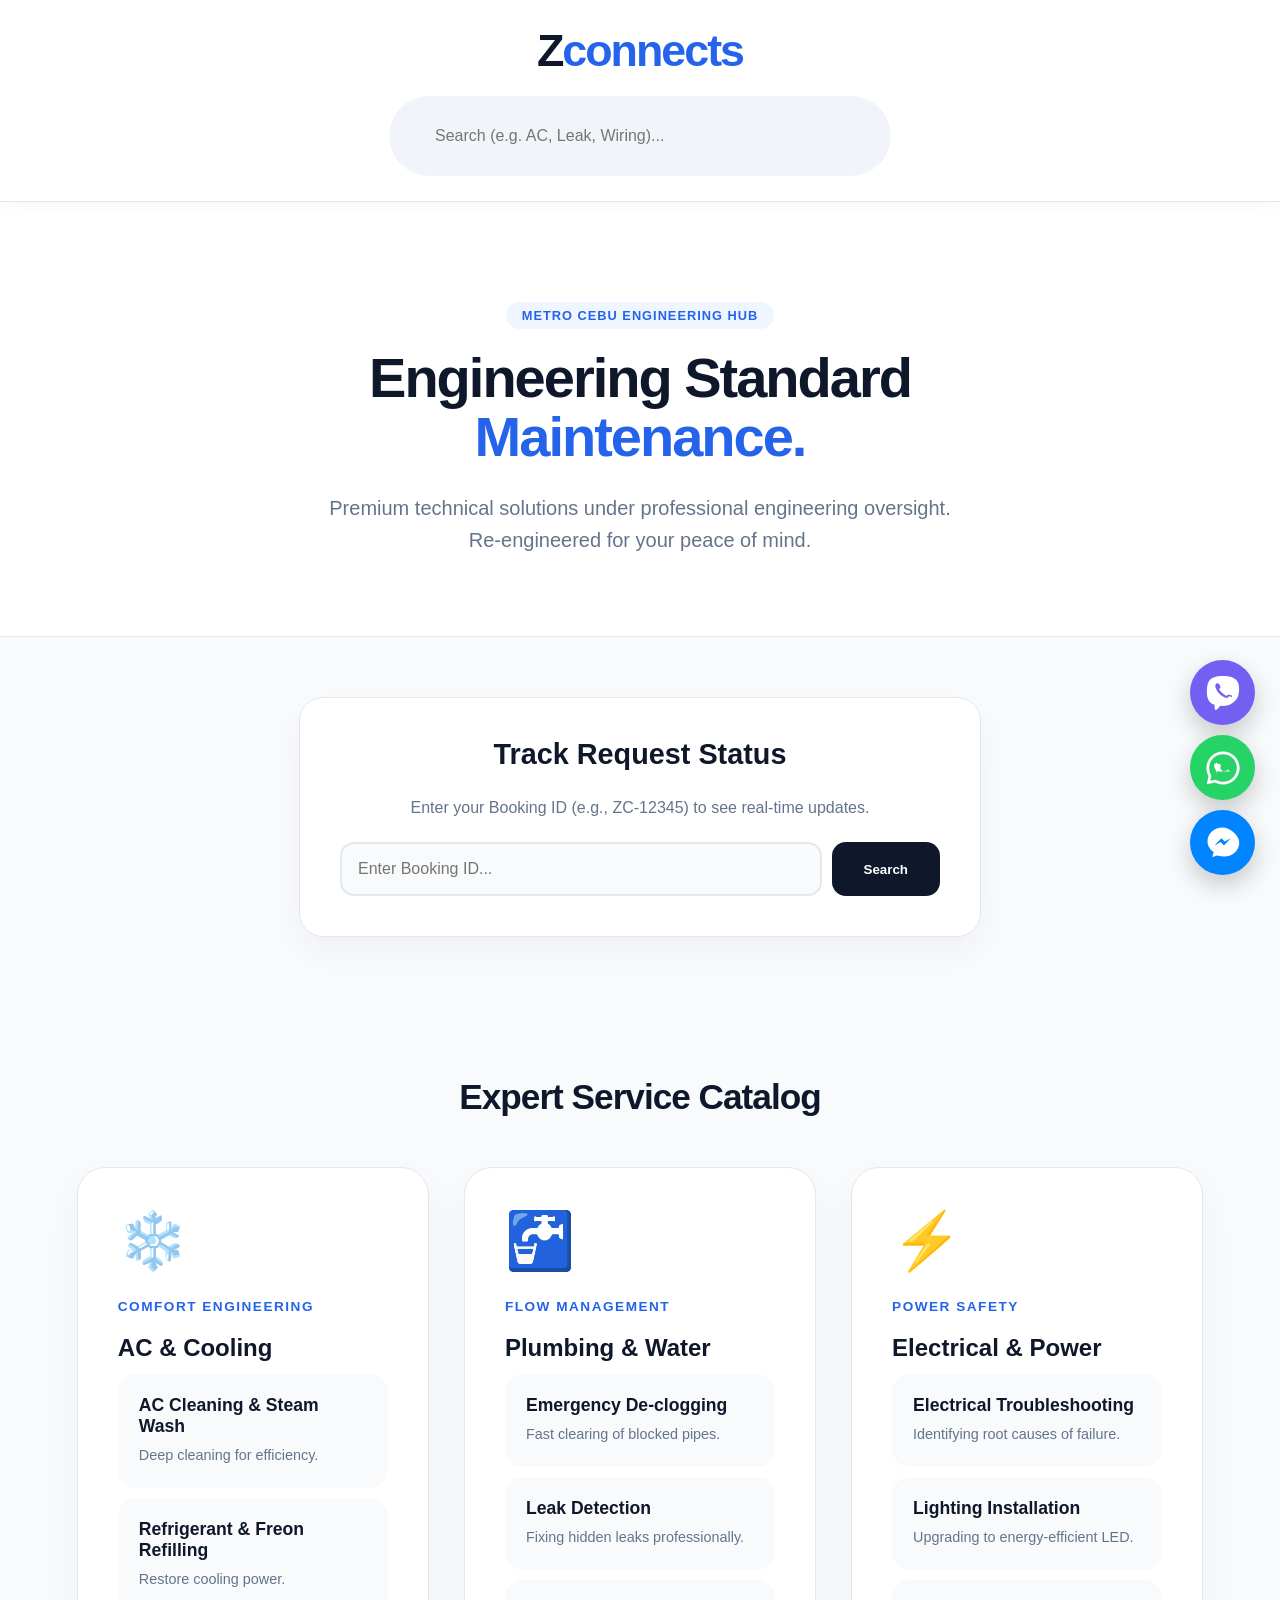
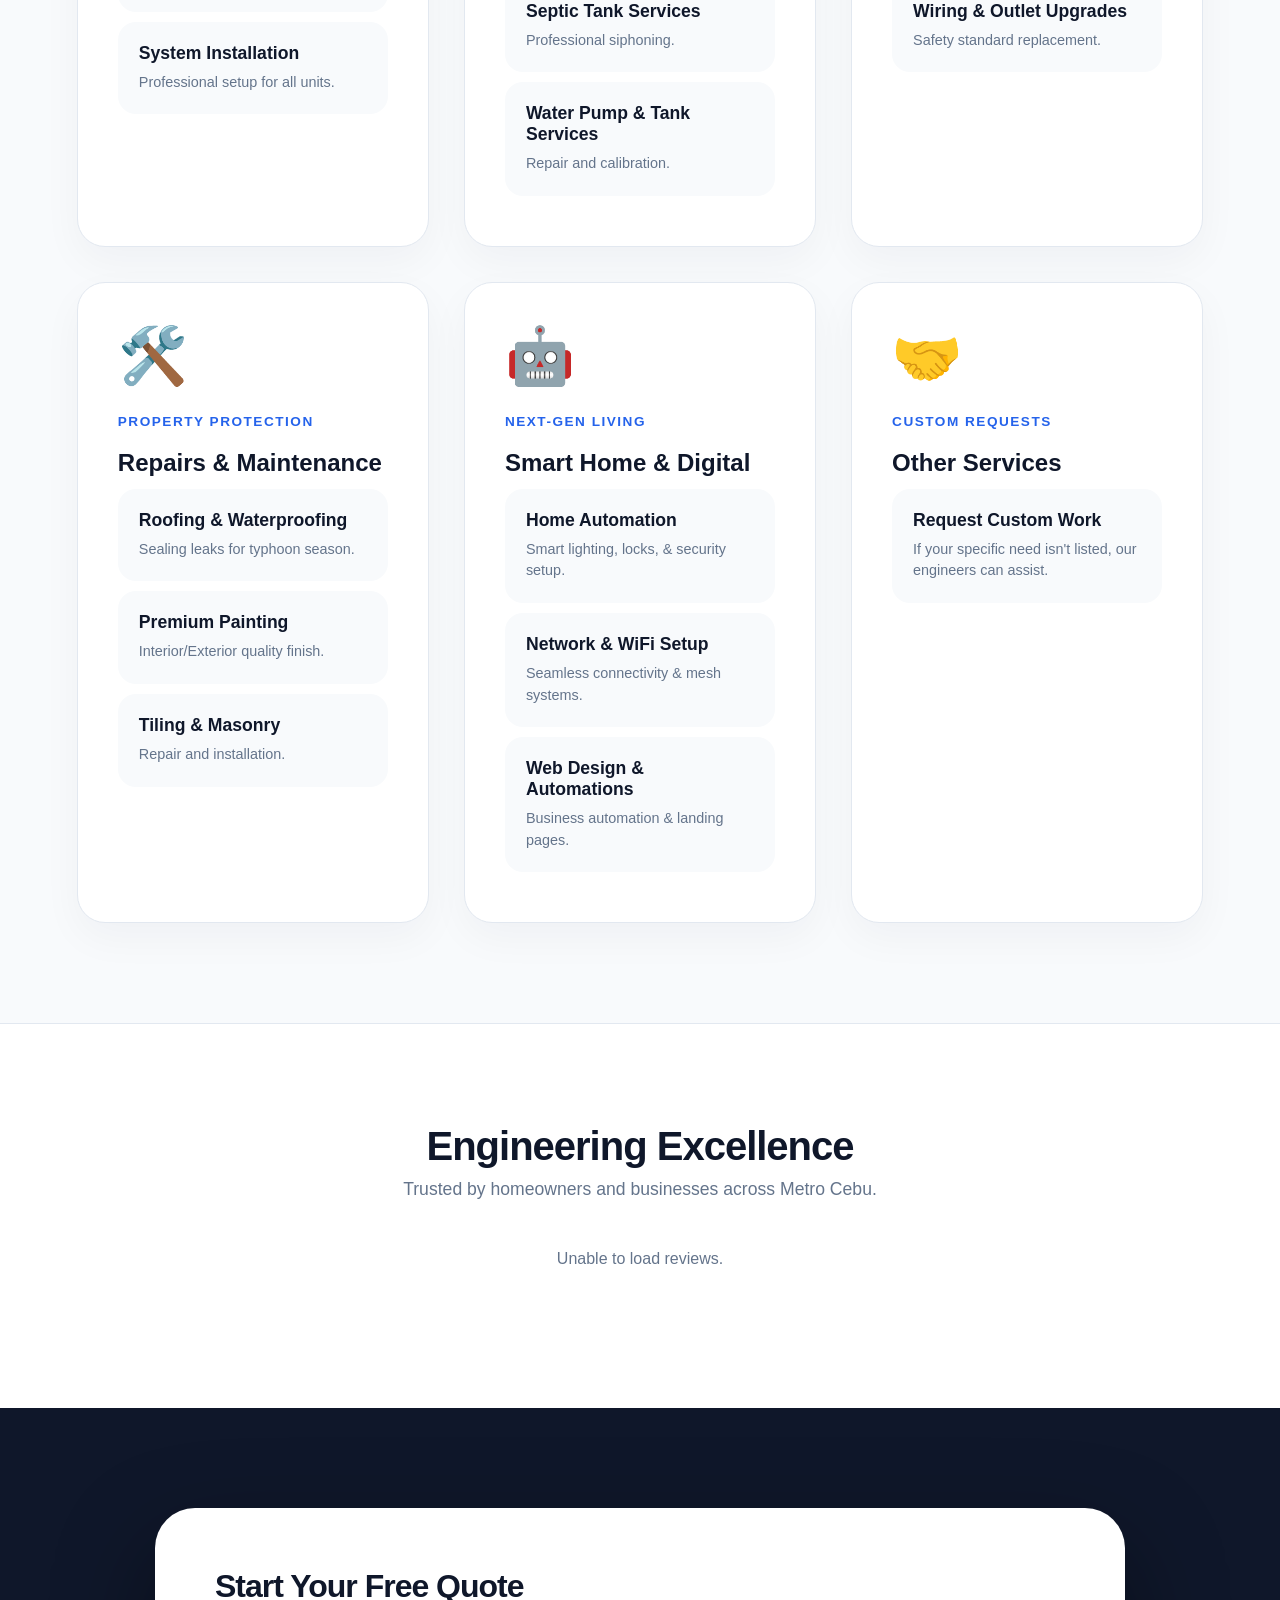
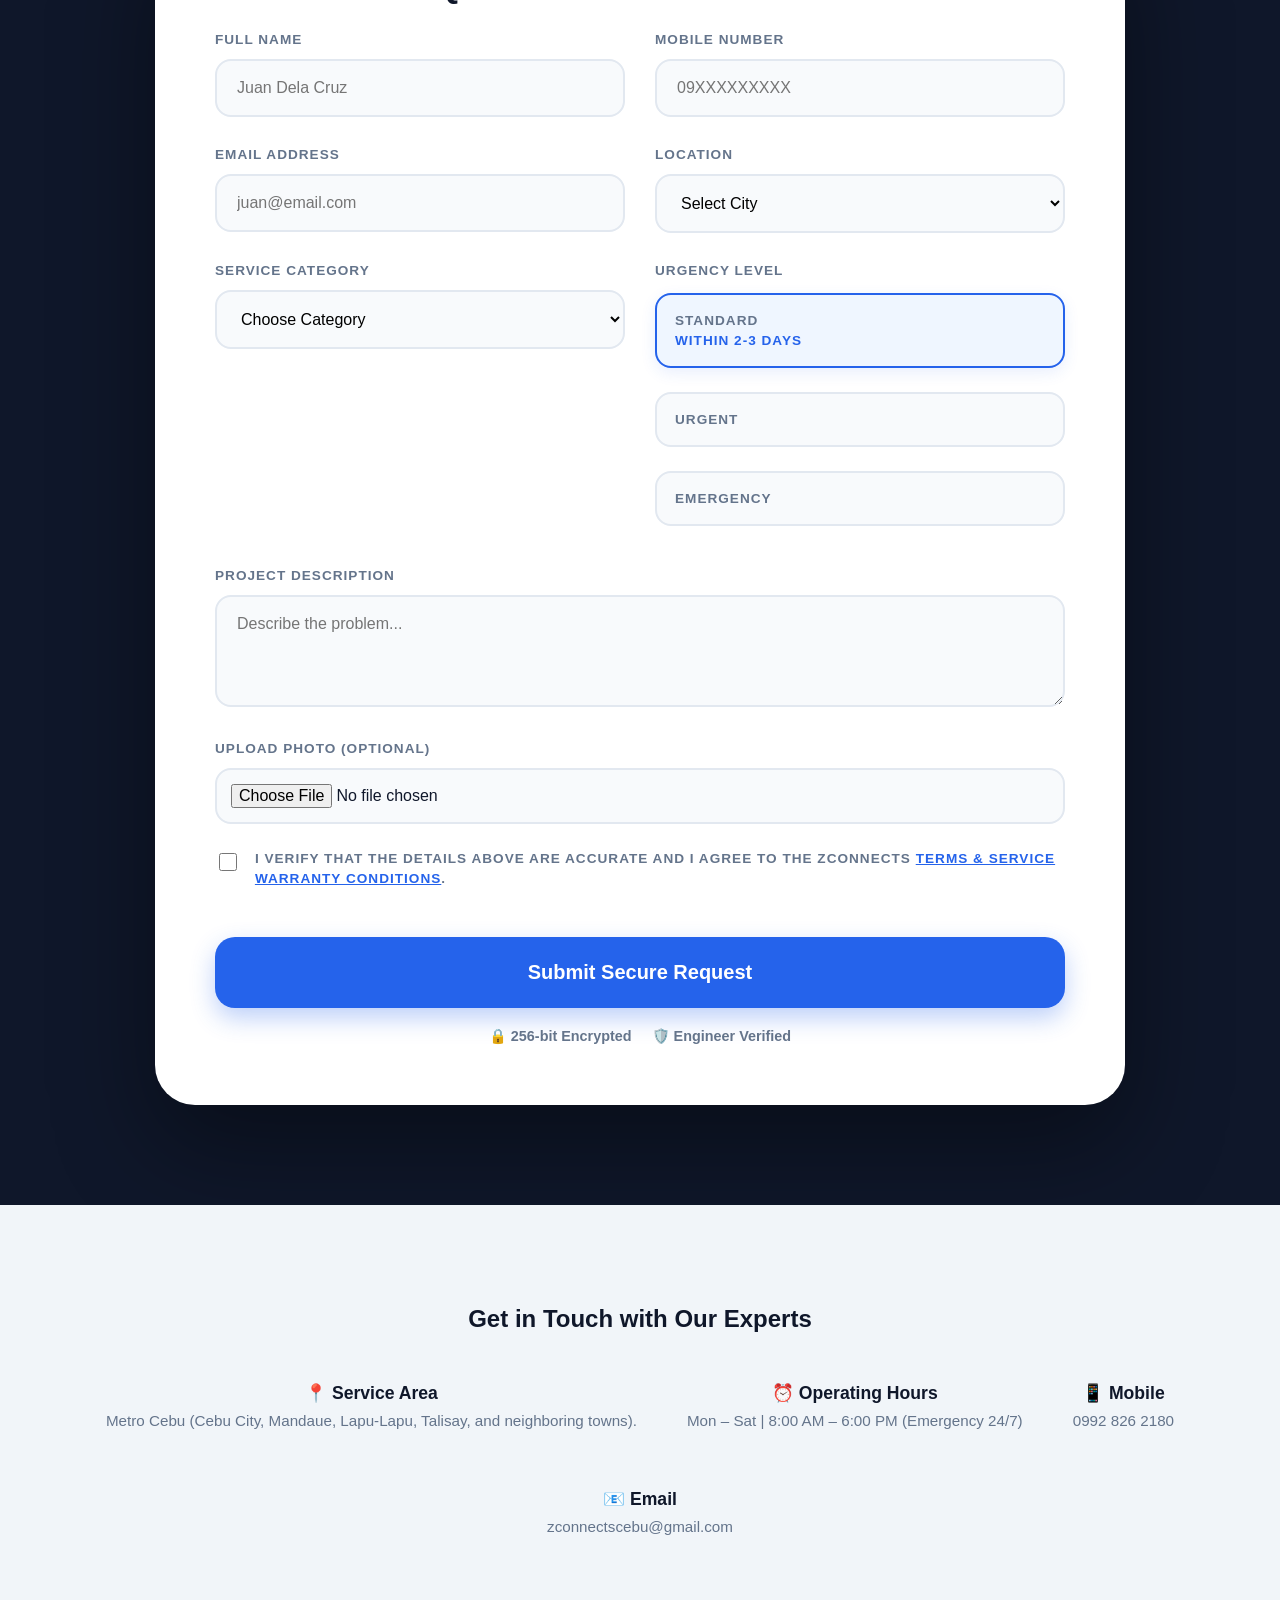
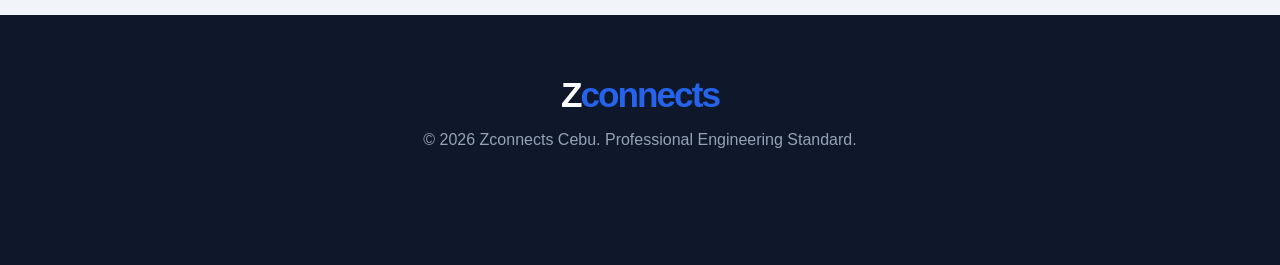
==== commit 42fe2597: "Update index.html" ====
--- a/index.html
+++ b/index.html
@@ -143,7 +143,8 @@
             .mobile-nav { display: flex; }
             body { padding-bottom: 75px; }
             .messenger-btn { bottom: 100px !important; }
-            .whatsapp-btn { bottom: 175px !important; } /* Adjusted to sit above messenger on mobile */
+            .whatsapp-btn { bottom: 175px !important; } 
+            .viber-btn { bottom: 250px !important; } /* Added so Viber perfectly stacks above WhatsApp on mobile */
         }
 
         /* T&C MODAL STYLES */
@@ -315,7 +316,7 @@
     <div class="contact-grid">
         <div class="contact-item"><h4>📍 Service Area</h4><p>Metro Cebu (Cebu City, Mandaue, Lapu-Lapu, Talisay, and neighboring towns).</p></div>
         <div class="contact-item"><h4>⏰ Operating Hours</h4><p>Mon – Sat | 8:00 AM – 6:00 PM (Emergency 24/7)</p></div>
-        <div class="contact-item"><h4>📱 Mobile</h4><p>0915 578 3425</p></div>
+        <div class="contact-item"><h4>📱 Mobile</h4><p>0992 826 2180</p></div>
         <div class="contact-item"><h4>📧 Email</h4><p>zconnectscebu@gmail.com</p></div>
     </div>
 </section>
@@ -448,7 +449,6 @@
     document.getElementById('quoteForm').addEventListener('submit', async function(e) {
         e.preventDefault();
         
-        // --- ADDED: Location Validation Check ---
         const locCheck = document.getElementById('custLocation').value;
         if (locCheck === 'Other') {
             alert("Notice: Our rapid dispatch is currently optimized for Metro Cebu. We will review your request, but please expect potential scheduling delays or out-of-town mobilization charges.");
@@ -504,7 +504,11 @@
     });
 </script>
 
-<a href="https://wa.me/639155783425" target="_blank" class="whatsapp-btn" style="position: fixed; bottom: 100px; right: 25px; background: #25D366; width: 65px; height: 65px; border-radius: 50%; display: flex; align-items: center; justify-content: center; box-shadow: 0 10px 25px rgba(0,0,0,0.2); z-index: 9998; cursor: pointer; transition: transform 0.3s;" onmouseover="this.style.transform='scale(1.1)'" onmouseout="this.style.transform='scale(1)'">
+<a href="viber://chat?number=%2B639928262180" target="_blank" class="viber-btn" style="position: fixed; bottom: 175px; right: 25px; background: #7360f2; width: 65px; height: 65px; border-radius: 50%; display: flex; align-items: center; justify-content: center; box-shadow: 0 10px 25px rgba(0,0,0,0.2); z-index: 9997; cursor: pointer; transition: transform 0.3s;" onmouseover="this.style.transform='scale(1.1)'" onmouseout="this.style.transform='scale(1)'">
+    <svg viewBox="0 0 512 512" width="34" height="34" fill="white"><path d="M444 49.9C431.3 38.2 379.9 .9 265.3 .4c0 0-135.1-8.1-200.9 52.3C27.8 89.3 14.9 143 13.5 209.5c-1.4 66.5-3.1 191.1 117 224.9h.1l-.1 51.6s-.8 20.9 13 25.1c16.6 5.2 26.4-10.7 42.3-27.8 8.7-9.4 20.4-23.2 29.4-33.8 11.4 1.2 23.3 1.9 35.6 1.9 113.9 0 220.3-69 240.2-180.2 25.4-142.1-15.6-193.2-47-221.3zM348.8 300.7c-9.2 24.2-30.8 28.5-36 29.5-6.1 1.2-12.7-1-16.7-2.1-19.4-5.2-61.1-22.7-98-63.5-38.3-42.3-53.5-84.7-57.5-101.4-1.2-5-2.2-12-1-18.4 1-5.6 4.6-26 27.5-35.3 5.4-2.2 12.3-1.6 16.6 .2 4.1 1.7 18 17.5 24 29 4.3 8.3 11 22.8 9.7 33.1-1.3 10.1-11.4 16.7-14.7 18.9-3.2 2.2-7 5.4-2.9 12.7 8.3 14.8 27.2 38.6 49.3 58 20.8 18.2 41.7 30.6 55.7 37 6.4 2.9 9.3 2.1 12.3-.9 4-3.9 12.6-14 15.6-17.5 2.8-3.3 9.3-3.6 13.1-2.4 3.7 1.2 23.7 8.6 32 12.4 8 3.6 12.7 6.6 13.5 10.3 1 4.7-1.1 14.4-4.8 20.3z"/></svg>
+</a>
+
+<a href="https://wa.me/639928262180" target="_blank" class="whatsapp-btn" style="position: fixed; bottom: 100px; right: 25px; background: #25D366; width: 65px; height: 65px; border-radius: 50%; display: flex; align-items: center; justify-content: center; box-shadow: 0 10px 25px rgba(0,0,0,0.2); z-index: 9998; cursor: pointer; transition: transform 0.3s;" onmouseover="this.style.transform='scale(1.1)'" onmouseout="this.style.transform='scale(1)'">
     <svg viewBox="0 0 32 32" width="38" height="38" fill="white"><path d="M16.002 2C8.268 2 2 8.268 2 16.002c0 2.482.65 4.814 1.774 6.86L2.3 29.7l6.983-1.43c1.996 1.034 4.256 1.626 6.72 1.626 7.732 0 14-6.268 14-14S23.734 2 16.002 2zm0 25.545c-2.126 0-4.135-.55-5.9-1.52l-.424-.23-4.38.896.913-4.276-.254-.404A11.455 11.455 0 0 1 4.35 16.002c0-6.426 5.222-11.648 11.652-11.648 6.428 0 11.648 5.22 11.648 11.648S22.43 27.545 16.002 27.545zm6.388-8.736c-.35-.176-2.074-1.024-2.395-1.14-.32-.118-.553-.176-.788.176-.233.35-.905 1.14-1.11 1.374-.202.235-.406.263-.756.088-1.56-.78-2.65-1.442-3.66-3.18-.236-.406.182-.365.526-.88.117-.176.058-.33-.03-.506-.088-.176-.788-1.9-.1-2.075-.853.07-2.6.07-2.776-.176-.235-.553-.66-1.588-1.636-.234-.976.234-1.153.553-1.153 1.34 0 2.222.84 2.536 1.153 3.61 1.66 4.75 2.19 6.205.35 1.454.55 2.51.46 2.872.23.364-.23.554-1.14.364-1.256z"/></svg>
 </a>
 
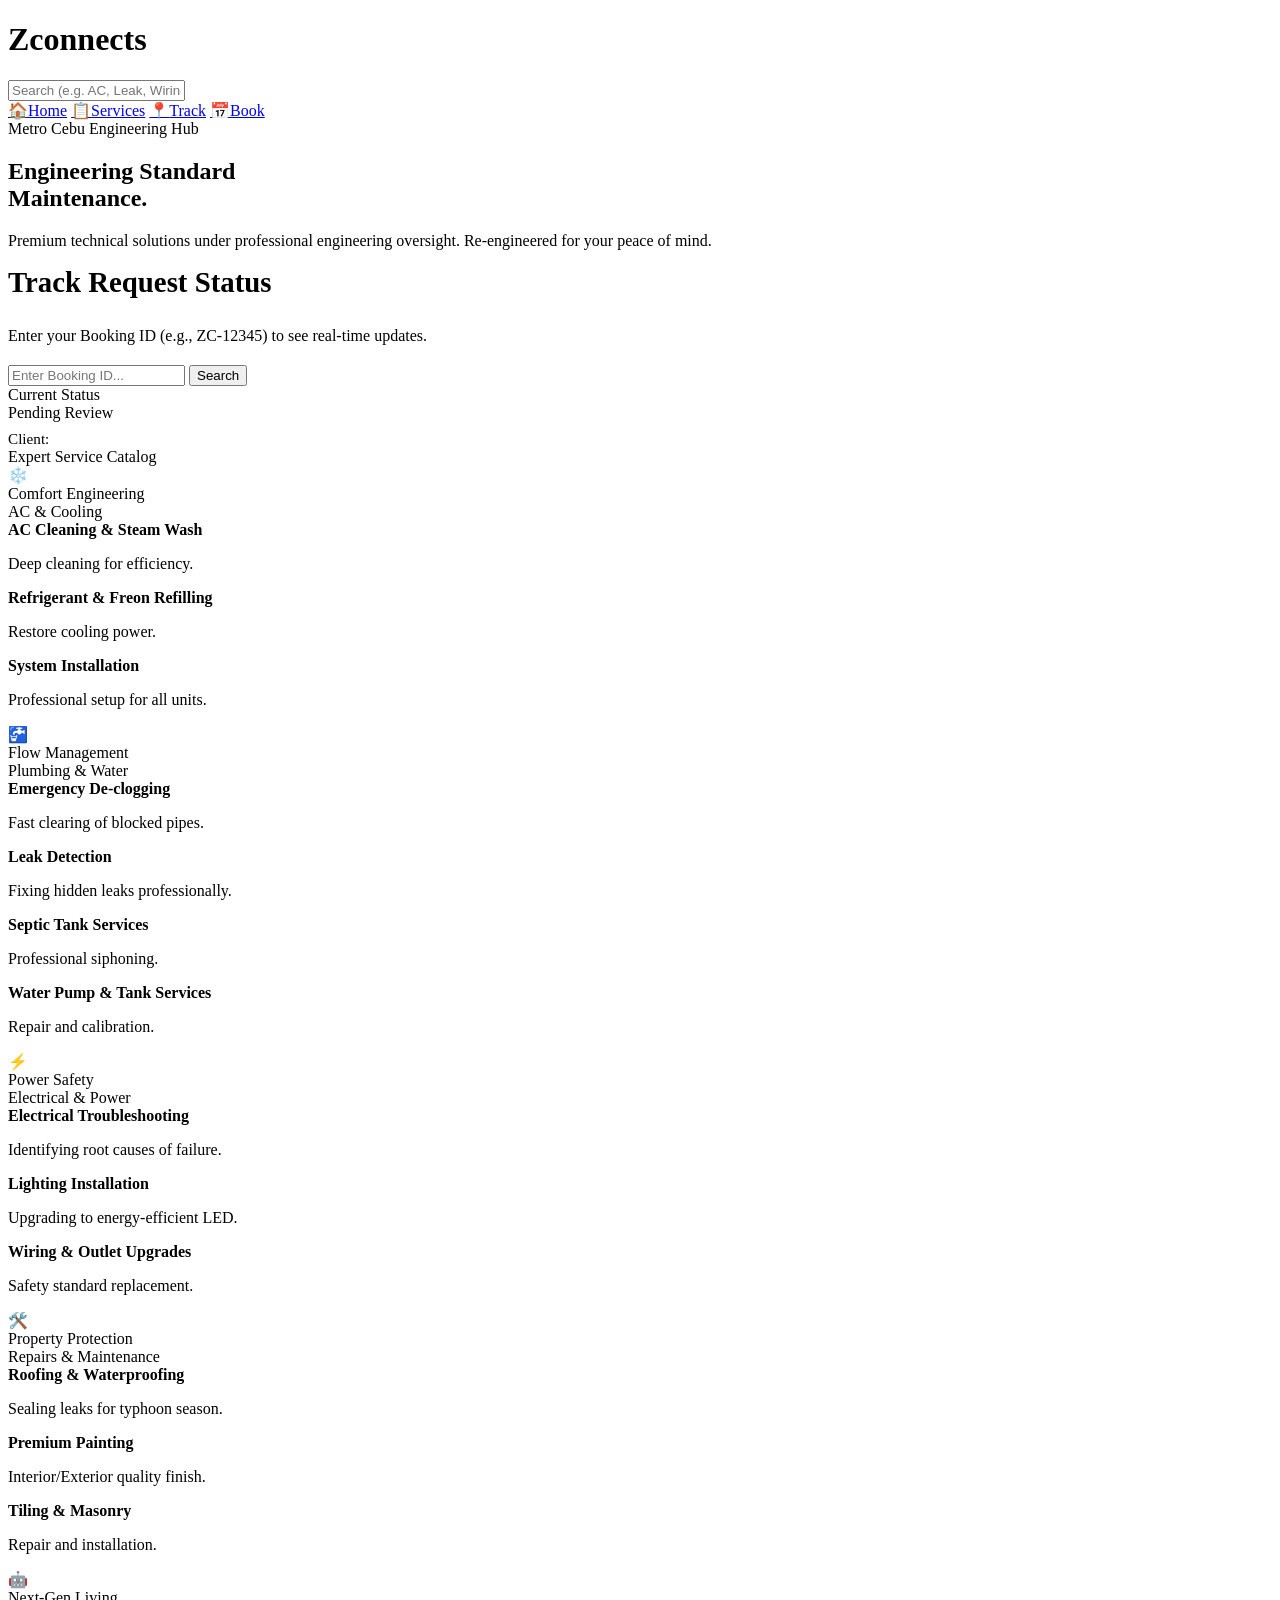
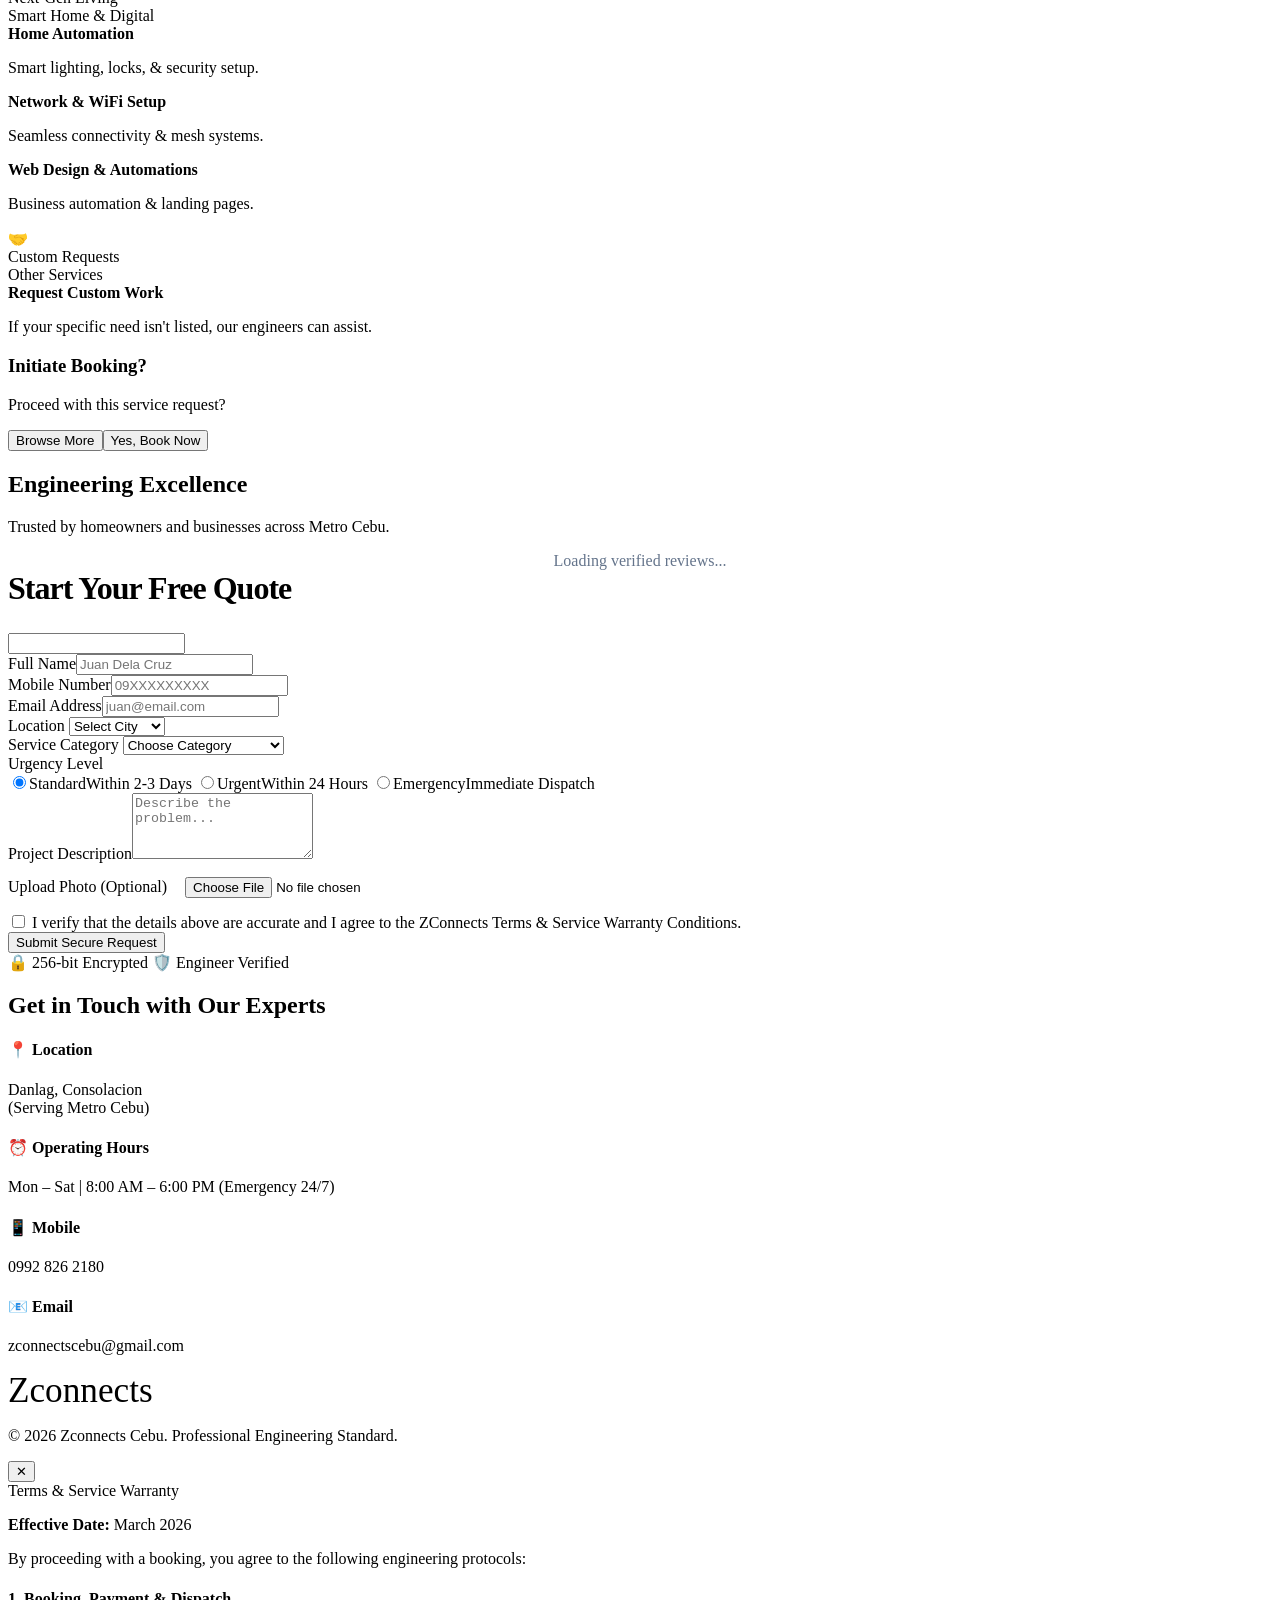
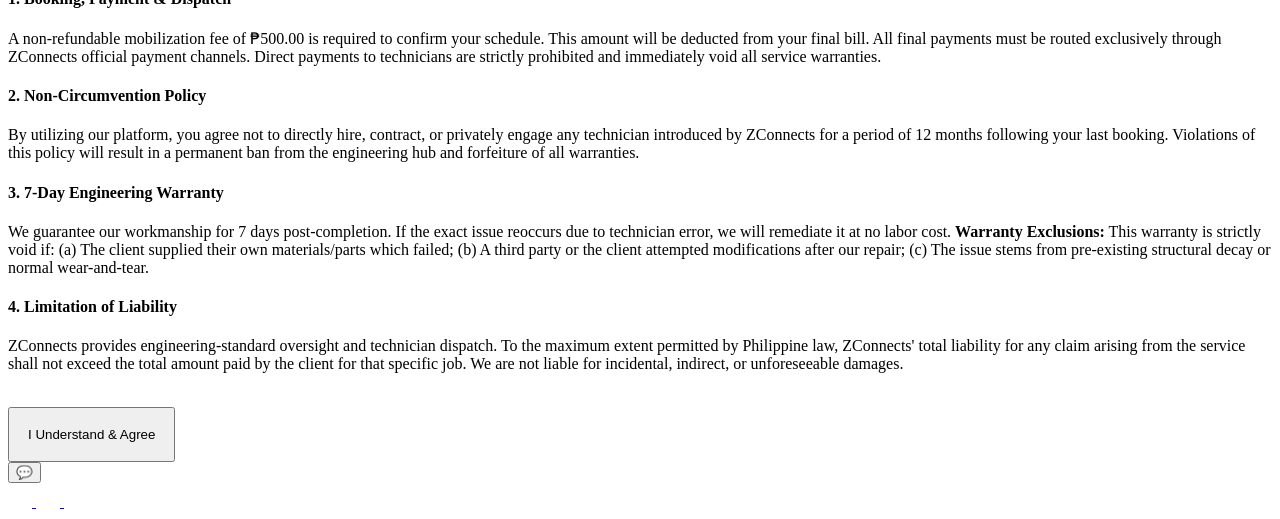
==== commit 1cd0b889: "Update index.html" ====
--- a/index.html
+++ b/index.html
@@ -3,11 +3,13 @@
 <head>
     <meta charset="UTF-8">
     <meta name="viewport" content="width=device-width, initial-scale=1.0">
-    <meta http-equiv="Content-Security-Policy" content="default-src 'self' https: 'unsafe-inline' 'unsafe-eval' data:;">
+    <meta http-equiv="Content-Security-Policy" content="default-src 'self' https: data: 'unsafe-inline';">
     
     <title>Zconnects | Engineering-Led Service Marketplace</title>
     <link href="https://fonts.googleapis.com/css2?family=Plus+Jakarta+Sans:wght@400;500;600;700;800;900&display=swap" rel="stylesheet">
     
+    <link rel="stylesheet" href="styles.css">
+
     <script async src="https://www.googletagmanager.com/gtag/js?id=G-XXXXXXXXXX"></script>
     <script>
       window.dataLayer = window.dataLayer || [];
@@ -15,153 +17,6 @@
       gtag('js', new Date());
       gtag('config', 'G-XXXXXXXXXX');
     </script>
-
-    <style>
-        :root { --primary: #2563eb; --navy: #0f172a; --slate: #64748b; --light: #f8fafc; --white: #ffffff; --border: #e2e8f0; --success: #16a34a; }
-        body { font-family: 'Plus Jakarta Sans', sans-serif; background: var(--light); margin: 0; color: var(--navy); scroll-behavior: smooth; }
-        
-        /* HEADER */
-        header { background: var(--white); padding: 25px 6%; position: sticky; top: 0; z-index: 1000; border-bottom: 1px solid var(--border); box-shadow: 0 4px 20px rgba(15, 23, 42, 0.03); }
-        .header-container { display: flex; flex-direction: column; align-items: center; gap: 20px; }
-        .logo { font-size: 2.8rem; font-weight: 900; letter-spacing: -2px; color: var(--navy); margin: 0; cursor: pointer; }
-        .logo span { color: var(--primary); }
-        .search-container { position: relative; background: #f1f5f9; border-radius: 50px; padding: 12px 25px; display: flex; align-items: center; border: 1.5px solid transparent; transition: 0.3s; width: 100%; max-width: 450px; }
-        .search-container:focus-within { border-color: var(--primary); background: var(--white); box-shadow: 0 10px 25px rgba(37, 99, 235, 0.1); }
-        .search-container input { border: none; background: transparent; width: 100%; outline: none; font-size: 1rem; font-family: inherit; color: var(--navy); }
-        
-        /* HERO */
-        .hero { padding: 100px 6% 80px; background: var(--white); text-align: center; border-bottom: 1px solid var(--border); }
-        .hero .badge { display: inline-block; padding: 6px 16px; background: #eff6ff; color: var(--primary); border-radius: 50px; font-weight: 800; font-size: 0.8rem; margin-bottom: 20px; text-transform: uppercase; letter-spacing: 1px; }
-        .hero h1 { font-size: 3.5rem; margin: 0; font-weight: 900; color: var(--navy); line-height: 1.05; letter-spacing: -2px; }
-        .hero h1 span { color: var(--primary); }
-        .hero p { color: var(--slate); font-size: 1.25rem; margin: 25px auto 0; max-width: 650px; line-height: 1.6; font-weight: 500; }
-        
-        /* TRACKING */
-        .tracking-section { padding: 60px 6%; background: var(--light); text-align: center; }
-        .tracking-card { background: white; max-width: 600px; margin: 0 auto; padding: 40px; border-radius: 24px; border: 1px solid var(--border); box-shadow: 0 15px 35px rgba(15, 23, 42, 0.04); transition: transform 0.3s ease; }
-        .tracking-card:hover { transform: translateY(-3px); }
-        .track-input-group { display: flex; gap: 10px; margin-top: 25px; }
-        .track-input { flex: 1; padding: 16px; border: 2px solid var(--border); border-radius: 14px; font-size: 1rem; outline: none; transition: 0.3s; }
-        .track-input:focus { border-color: var(--primary); box-shadow: 0 0 0 4px rgba(37, 99, 235, 0.1); }
-        .track-btn { background: var(--navy); color: white; padding: 16px 32px; border-radius: 14px; font-weight: 700; border: none; cursor: pointer; transition: 0.3s; }
-        .track-btn:hover { background: var(--primary); transform: translateY(-2px); box-shadow: 0 10px 20px rgba(37, 99, 235, 0.2); }
-        .status-result { margin-top: 25px; padding: 20px; background: #f8fafc; border-radius: 12px; display: none; text-align: left; border-left: 4px solid var(--primary); }
-        .status-label { font-size: 0.8rem; text-transform: uppercase; color: var(--slate); font-weight: 700; letter-spacing: 1px; }
-        .status-value { font-size: 1.3rem; font-weight: 800; color: var(--navy); margin: 5px 0 0 0; }
-        
-        /* GRID */
-        .section-header { padding: 80px 6% 30px; font-weight: 800; color: var(--navy); font-size: 2.2rem; text-align: center; letter-spacing: -1px; }
-        .services-grid { display: grid; grid-template-columns: repeat(auto-fit, minmax(320px, 1fr)); gap: 35px; padding: 20px 6% 100px; }
-        .category-card { background: var(--white); border-radius: 28px; padding: 40px; border: 1px solid var(--border); transition: 0.4s cubic-bezier(0.175, 0.885, 0.32, 1.275); position: relative; box-shadow: 0 15px 40px rgba(15, 23, 42, 0.04); }
-        .category-card:hover { border-color: var(--primary); transform: translateY(-8px); box-shadow: 0 30px 60px rgba(15, 23, 42, 0.08); }
-        .cat-icon-top { font-size: 3.5rem; margin-bottom: 25px; display: block; }
-        .cat-title { font-size: 1.5rem; font-weight: 800; color: var(--navy); margin-bottom: 12px; }
-        .cat-intro { font-size: 0.85rem; color: var(--primary); font-weight: 800; margin-bottom: 20px; text-transform: uppercase; letter-spacing: 1.5px; }
-        .sub-service-list { list-style: none; padding: 0; margin: 0; }
-        .sub-service-item { padding: 20px; border-radius: 18px; border: 1.5px solid transparent; transition: 0.3s; cursor: pointer; margin-bottom: 10px; background: #f8fafc; }
-        .sub-service-item:hover { background: var(--white); border-color: var(--primary); transform: scale(1.02); box-shadow: 0 10px 20px rgba(37, 99, 235, 0.05); }
-        .sub-service-item strong { font-size: 1.1rem; color: var(--navy); display: block; }
-        .sub-service-item p { font-size: 0.9rem; color: var(--slate); margin: 8px 0 0; line-height: 1.5; }
-        
-        /* REVIEWS SECTION */
-        .reviews-section { padding: 100px 6%; background: white; border-top: 1px solid var(--border); }
-        .reviews-header { text-align: center; margin-bottom: 50px; }
-        .reviews-header h2 { font-size: 2.5rem; color: var(--navy); margin: 0; font-weight: 800; letter-spacing: -1px; }
-        .reviews-header p { color: var(--slate); margin-top: 10px; font-size: 1.1rem; }
-        .reviews-container { display: flex; gap: 30px; overflow-x: auto; padding-bottom: 40px; scroll-behavior: smooth; -ms-overflow-style: none; scrollbar-width: none; }
-        .reviews-container::-webkit-scrollbar { display: none; }
-        
-        .review-card { min-width: 320px; max-width: 320px; background: #ffffff; border: 1px solid #f1f5f9; border-radius: 24px; padding: 35px; box-shadow: 0 20px 40px -10px rgba(15, 23, 42, 0.06); transition: transform 0.3s ease; display: flex; flex-direction: column; }
-        .review-card:hover { transform: translateY(-5px); border-color: var(--primary); box-shadow: 0 30px 50px -10px rgba(15, 23, 42, 0.1); }
-        .r-header { display: flex; align-items: center; gap: 15px; margin-bottom: 20px; }
-        .r-avatar { width: 50px; height: 50px; background: #eff6ff; color: var(--primary); font-weight: 800; border-radius: 50%; display: flex; align-items: center; justify-content: center; font-size: 1.2rem; }
-        .r-info h4 { margin: 0; color: var(--navy); font-size: 1.1rem; font-weight: 700; }
-        .r-info span { font-size: 0.8rem; color: var(--slate); text-transform: uppercase; letter-spacing: 0.5px; }
-        .r-stars { color: #fbbf24; margin-bottom: 15px; font-size: 1.2rem; letter-spacing: 2px; }
-        .r-body { font-size: 1rem; color: #475569; line-height: 1.6; font-style: italic; flex-grow: 1; }
-        .r-footer { margin-top: 25px; font-size: 0.8rem; color: #94a3b8; border-top: 1px solid #f1f5f9; padding-top: 15px; display: flex; justify-content: space-between; align-items: center; }
-        .verified-badge { color: #16a34a; display: flex; align-items: center; gap: 5px; font-weight: 700; font-size: 0.75rem; }
-
-        /* MODAL */
-        .confirm-modal { display: none; position: fixed; inset: 0; background: rgba(15, 23, 42, 0.8); backdrop-filter: blur(8px); z-index: 3000; align-items: center; justify-content: center; }
-        .confirm-box { background: white; width: 90%; max-width: 420px; padding: 45px; border-radius: 30px; text-align: center; animation: popIn 0.3s cubic-bezier(0.175, 0.885, 0.32, 1.275); }
-        @keyframes popIn { from { transform: scale(0.9); opacity: 0; } to { transform: scale(1); opacity: 1; } }
-        .confirm-btns { display: flex; gap: 15px; margin-top: 30px; }
-        .btn-yes { flex: 2; background: var(--primary); color: white; border: none; padding: 18px; border-radius: 14px; font-weight: 800; cursor: pointer; transition: 0.3s; }
-        .btn-yes:hover { transform: translateY(-2px); box-shadow: 0 10px 20px rgba(37, 99, 235, 0.2); }
-        .btn-no { flex: 1; background: #f1f5f9; color: var(--slate); border: none; padding: 18px; border-radius: 14px; font-weight: 700; cursor: pointer; transition: 0.3s; }
-        .btn-no:hover { background: #e2e8f0; }
-        
-        /* FORM */
-        .quote-section { background: var(--navy); padding: 100px 6%; }
-        .form-container { background: var(--white); max-width: 850px; margin: 0 auto; padding: 60px; border-radius: 40px; box-shadow: 0 40px 100px rgba(0,0,0,0.4); }
-        .form-grid { display: grid; grid-template-columns: 1fr 1fr; gap: 30px; }
-        .form-group.full { grid-column: span 2; }
-        label { display: block; font-weight: 800; font-size: 0.85rem; margin-bottom: 12px; color: var(--slate); text-transform: uppercase; letter-spacing: 1px; }
-        input, select, textarea { width: 100%; padding: 18px 20px; border-radius: 16px; border: 2px solid var(--border); font-family: inherit; font-size: 1rem; box-sizing: border-box; transition: 0.3s; background: #f8fafc; }
-        input:focus, select:focus, textarea:focus { outline: none; border-color: var(--primary); background: var(--white); box-shadow: 0 0 0 4px rgba(37, 99, 235, 0.1); }
-        .urgency-container { display: flex; flex-direction: column; gap: 12px; margin-top: 15px; }
-        .urgency-option { border: 2px solid var(--border); padding: 18px; border-radius: 16px; cursor: pointer; transition: 0.3s; position: relative; background: #f8fafc; }
-        .urgency-option input { display: none; }
-        .urgency-option.active { border-color: var(--primary); background: #eff6ff; box-shadow: 0 5px 15px rgba(37, 99, 235, 0.1); }
-        .urgency-option .days-info { display: none; font-size: 0.85rem; color: var(--primary); font-weight: 700; margin-top: 5px; text-transform: uppercase; }
-        .urgency-option.active .days-info { display: block; }
-        .submit-btn-large { width: 100%; background: var(--primary); color: white; padding: 24px; border-radius: 20px; border: none; font-size: 1.25rem; font-weight: 800; cursor: pointer; transition: 0.3s; margin-top: 35px; display: flex; align-items: center; justify-content: center; gap: 12px; box-shadow: 0 10px 25px rgba(37, 99, 235, 0.3); }
-        .submit-btn-large:hover { transform: translateY(-4px); box-shadow: 0 15px 35px rgba(37, 99, 235, 0.4); }
-        .submit-btn-large:disabled { background: var(--slate); cursor: not-allowed; transform: none; box-shadow: none; }
-        
-        .trust-badges { display: flex; justify-content: center; gap: 20px; margin-top: 20px; font-size: 0.9rem; font-weight: 700; color: var(--slate); }
-        
-        .spinner { display: none; width: 24px; height: 24px; border: 3px solid rgba(255, 255, 255, 0.3); border-radius: 50%; border-top-color: #fff; animation: spin 0.8s linear infinite; }
-        @keyframes spin { to { transform: rotate(360deg); } }
-        
-        /* SUCCESS & FOOTER */
-        .success-card { background: white; border-radius: 28px; padding: 50px; text-align: center; max-width: 500px; margin: 0 auto; border: 1px solid var(--border); }
-        .success-icon { width: 90px; height: 90px; background: #f0fdf4; color: #16a34a; border-radius: 50%; display: flex; align-items: center; justify-content: center; font-size: 45px; margin: 0 auto 30px; box-shadow: 0 10px 20px rgba(22, 163, 74, 0.1); }
-        .status-badge { display: inline-block; padding: 8px 16px; background: #eff6ff; color: #2563eb; border-radius: 50px; font-weight: 800; font-size: 0.8rem; margin-bottom: 20px; text-transform: uppercase; }
-        .next-steps { text-align: left; background: var(--light); padding: 25px; border-radius: 20px; margin: 30px 0; }
-        .step-item { display: flex; gap: 15px; margin-bottom: 15px; font-size: 0.95rem; line-height: 1.5; }
-        .step-number { background: var(--primary); color: white; width: 24px; height: 24px; border-radius: 50%; display: flex; align-items: center; justify-content: center; font-size: 0.8rem; font-weight: 800; flex-shrink: 0; }
-        
-        .contact-info-footer { padding: 80px 6%; background: #f1f5f9; text-align: center; }
-        .contact-grid { display: flex; justify-content: center; flex-wrap: wrap; gap: 50px; margin-top: 40px; }
-        .contact-item h4 { margin: 10px 0 8px; color: var(--navy); font-size: 1.1rem; font-weight: 800; }
-        .contact-item p { color: var(--slate); font-size: 0.95rem; margin: 0; font-weight: 500; }
-        footer { background: var(--navy); color: #94a3b8; padding: 60px 6% 100px; text-align: center; }
-        
-        /* MOBILE BOTTOM NAVIGATION */
-        .mobile-nav { display: none; position: fixed; bottom: 0; left: 0; width: 100%; background: var(--white); box-shadow: 0 -5px 20px rgba(15, 23, 42, 0.06); z-index: 2500; justify-content: space-around; padding: 12px 0; padding-bottom: max(12px, env(safe-area-inset-bottom)); border-top: 1px solid var(--border); }
-        .mobile-nav-item { display: flex; flex-direction: column; align-items: center; color: var(--slate); text-decoration: none; font-size: 0.75rem; font-weight: 800; gap: 6px; transition: 0.2s; }
-        .mobile-nav-item.active, .mobile-nav-item:hover { color: var(--primary); transform: translateY(-2px); }
-        .mobile-nav-icon { font-size: 1.5rem; }
-        
-        @media (max-width: 768px) { 
-            .form-grid { grid-template-columns: 1fr; } 
-            .form-group.full { grid-column: span 1; } 
-            .hero h1 { font-size: 2.8rem; } 
-            .form-container { padding: 30px; border-radius: 30px; } 
-            .mobile-nav { display: flex; }
-            body { padding-bottom: 75px; }
-            .messenger-btn { bottom: 100px !important; }
-            .whatsapp-btn { bottom: 175px !important; } 
-            .viber-btn { bottom: 250px !important; } /* Added so Viber perfectly stacks above WhatsApp on mobile */
-        }
-
-        /* T&C MODAL STYLES */
-        .tc-modal { display: none; position: fixed; top: 0; left: 0; width: 100%; height: 100%; background: rgba(15, 23, 42, 0.7); backdrop-filter: blur(8px); z-index: 4000; align-items: center; justify-content: center; }
-        .tc-content { background: white; width: 90%; max-width: 600px; max-height: 80vh; border-radius: 24px; padding: 40px; overflow-y: auto; box-shadow: 0 25px 50px -12px rgba(0, 0, 0, 0.3); position: relative; animation: slideUp 0.3s cubic-bezier(0.175, 0.885, 0.32, 1.275); }
-        @keyframes slideUp { from { transform: translateY(30px); opacity: 0; } to { transform: translateY(0); opacity: 1; } }
-        .tc-header { font-size: 1.6rem; font-weight: 800; color: var(--navy); margin-bottom: 25px; border-bottom: 1px solid var(--border); padding-bottom: 20px; }
-        .tc-body { font-size: 0.95rem; color: var(--slate); line-height: 1.7; }
-        .tc-body h4 { color: var(--navy); margin-top: 20px; margin-bottom: 8px; font-weight: 800; }
-        .tc-close { position: absolute; top: 25px; right: 25px; background: #f1f5f9; border: none; width: 36px; height: 36px; border-radius: 50%; cursor: pointer; font-weight: bold; color: var(--slate); font-size: 1.2rem; transition: 0.2s; }
-        .tc-close:hover { background: #e2e8f0; color: var(--navy); transform: scale(1.1); }
-
-        /* CHECKBOX STYLE */
-        .checkbox-container { display: flex; align-items: flex-start; gap: 15px; margin: 25px 0; font-size: 0.95rem; color: var(--slate); line-height: 1.5; }
-        .checkbox-container input { width: 22px; height: 22px; margin-top: 2px; cursor: pointer; accent-color: var(--primary); }
-        .link-text { color: var(--primary); font-weight: 800; text-decoration: underline; cursor: pointer; }
-    </style>
 </head>
 <body>
 
@@ -169,7 +24,7 @@
     <div class="header-container">
         <h1 class="logo" onclick="location.reload()">Z<span>connects</span></h1>
         <div class="search-container">
-            <input type="text" id="serviceSearch" onkeyup="filterServices()" placeholder="Search (e.g. AC, Leak, Wiring)...">
+            <input type="text" id="serviceSearch" oninput="filterServices()" placeholder="Search (e.g. AC, Leak, Wiring)...">
         </div>
     </div>
 </header>
@@ -232,7 +87,7 @@
     <div id="reviewsLoader" style="text-align:center; color:#64748b;">Loading verified reviews...</div>
     
     <div class="reviews-container" id="reviewsTrack">
-        </div>
+    </div>
 </section>
 
 <section id="quote-form" class="quote-section">
@@ -240,7 +95,7 @@
         <div id="formContent">
             <h2 id="form-title" style="margin-top:0; font-size:2rem; letter-spacing:-1px;">Start Your Free Quote</h2>
             <form id="quoteForm">
-                <input type="text" id="website_hp" style="display:none" tabindex="-1" autocomplete="off">
+                <input type="text" id="website_hp" name="website_hp" tabindex="-1" autocomplete="off" class="visually-hidden" aria-hidden="true">
                 
                 <div class="form-grid">
                     <div class="form-group"><label>Full Name</label><input type="text" id="custName" placeholder="Juan Dela Cruz" required></div>
@@ -271,7 +126,12 @@
                         </div>
                     </div>
                     <div class="form-group full"><label>Project Description</label><textarea id="projDesc" rows="4" placeholder="Describe the problem..."></textarea></div>
-                    <div class="form-group full"><label>Upload Photo (Optional)</label><input type="file" id="projPhotos" accept="image/*" style="padding: 14px;"></div>
+                    
+                    <div class="form-group full">
+                        <label>Upload Photo (Optional)</label>
+                        <input type="file" id="projPhotos" accept="image/*" style="padding: 14px;">
+                        <img id="photoPreview" src="" alt="Image Preview" style="display:none; max-width: 100%; border-radius: 16px; margin-top: 15px; border: 2px solid var(--border);">
+                    </div>
                 </div>
 
                 <div class="checkbox-container">
@@ -300,11 +160,17 @@
                 <div class="success-icon">✓</div>
                 <h2 style="margin-bottom: 8px; color: var(--navy);">Request Authenticated</h2>
                 <p style="color: var(--slate); font-size: 1rem;">Your project has been logged into our engineering queue.</p>
+                
                 <div class="next-steps">
-                    <div class="step-item"><div class="step-number">1</div><p><strong>Technical Review:</strong> Lead engineer analyzes scope (5-10 mins).</p></div>
-                    <div class="step-item"><div class="step-number">2</div><p><strong>Verification Call:</strong> We will call you at your provided mobile number.</p></div>
-                    <div class="step-item"><div class="step-number">3</div><p><strong>On-Site Dispatch:</strong> Certified technician deployed with full toolset.</p></div>
-                </div>
+                    <div class="step-item"><div class="step-number">1</div><p><strong>Technical Review:</strong> A lead engineer analyzes your request to determine the exact scope and tools needed.</p></div>
+                    <div class="step-item"><div class="step-number">2</div><p><strong>Quotation & Call:</strong> You will receive an official PDF quote via email, followed by a quick verification call.</p></div>
+                    <div class="step-item"><div class="step-number">3</div><p><strong>On-Site Dispatch:</strong> Once approved, a certified technician is deployed to your location.</p></div>
+                </div>
+
+                <div style="background-color: #fffbeb; border: 1px solid #fcd34d; padding: 18px; border-radius: 16px; margin-bottom: 25px; text-align: left; font-size: 0.95rem; line-height: 1.5; box-shadow: 0 4px 15px rgba(245, 158, 11, 0.1);">
+                    <p style="margin: 0; color: #92400e;"><strong>⚠️ Is this an Emergency?</strong><br>If you require immediate dispatch for critical issues (e.g., active leaks, power loss), please bypass the queue and call our direct line at <strong style="font-size: 1.05rem;">0992 826 2180</strong>.</p>
+                </div>
+
                 <button onclick="location.reload()" class="btn-no" style="width: 100%; border: 1px solid var(--border); cursor:pointer;">Create New Request</button>
             </div>
         </div>
@@ -314,7 +180,7 @@
 <section class="contact-info-footer">
     <h2>Get in Touch with Our Experts</h2>
     <div class="contact-grid">
-        <div class="contact-item"><h4>📍 Service Area</h4><p>Metro Cebu (Cebu City, Mandaue, Lapu-Lapu, Talisay, and neighboring towns).</p></div>
+        <div class="contact-item"><h4>📍 Location</h4><p>Danlag, Consolacion<br>(Serving Metro Cebu)</p></div>
         <div class="contact-item"><h4>⏰ Operating Hours</h4><p>Mon – Sat | 8:00 AM – 6:00 PM (Emergency 24/7)</p></div>
         <div class="contact-item"><h4>📱 Mobile</h4><p>0992 826 2180</p></div>
         <div class="contact-item"><h4>📧 Email</h4><p>zconnectscebu@gmail.com</p></div>
@@ -349,172 +215,22 @@
     </div>
 </div>
 
-<script>
-    const APP_URL = 'https://script.google.com/macros/s/AKfycbw3c915eKVYlXdYhva6ZtlNDXOahN7nXWrht_PPQKYfHf6Su_jgmTOSs4dlqeEZbxvsxA/exec';
-
-    document.addEventListener("DOMContentLoaded", loadPublicReviews);
-
-    async function loadPublicReviews() {
-        try {
-            const response = await fetch(`${APP_URL}?action=get_public_reviews`);
-            const reviews = await response.json();
-            
-            const track = document.getElementById('reviewsTrack');
-            document.getElementById('reviewsLoader').style.display = 'none';
-
-            if (reviews.length === 0) {
-                track.innerHTML = '<p style="text-align:center; width:100%; color:#94a3b8;">No public reviews yet.</p>';
-                return;
-            }
-
-            reviews.forEach(r => {
-                const stars = '★'.repeat(Math.floor(r.rating)) + (r.rating % 1 ? '½' : '');
-                const card = document.createElement('div');
-                card.className = 'review-card';
-                card.innerHTML = `
-                    <div class="r-header">
-                        <div class="r-avatar">${r.name.charAt(0)}</div>
-                        <div class="r-info">
-                            <h4>${r.name}</h4>
-                            <span>${r.service}</span>
-                        </div>
-                    </div>
-                    <div class="r-stars">${stars}</div>
-                    <div class="r-body">"${r.comment}"</div>
-                    <div class="r-footer">
-                        <span>${r.date}</span>
-                        <div class="verified-badge">✓ Verified Client</div>
-                    </div>
-                `;
-                track.appendChild(card);
-            });
-
-        } catch (err) {
-            console.error("Review Load Error:", err);
-            document.getElementById('reviewsLoader').innerText = "Unable to load reviews.";
-        }
-    }
-
-    function filterServices() {
-        let input = document.getElementById('serviceSearch').value.toLowerCase();
-        let cards = document.getElementsByClassName('category-card');
-        for (let i = 0; i < cards.length; i++) {
-            let txt = cards[i].innerText.toLowerCase();
-            cards[i].style.display = txt.includes(input) ? "block" : "none";
-        }
-    }
-    
-    function promptBooking(service, category) {
-        const modal = document.getElementById('confirmModal');
-        const proceedBtn = document.getElementById('confirmProceed');
-        document.getElementById('confirmText').innerText = `Proceed with a request for ${service}?`;
-        modal.style.display = 'flex';
-        proceedBtn.onclick = function() { populateForm(service, category); closePrompt(); };
-    }
-    
-    function closePrompt() { document.getElementById('confirmModal').style.display = 'none'; }
-    
-    function populateForm(service, category) {
-        document.getElementById('quote-form').scrollIntoView({ behavior: 'smooth' });
-        document.getElementById('serviceCat').value = category;
-        document.getElementById('projDesc').value = `Requesting service for: ${service}\n---\n[Describe details here]`;
-    }
-    
-    function updateUrgency(element) {
-        document.querySelectorAll('.urgency-option').forEach(opt => opt.classList.remove('active'));
-        element.classList.add('active');
-        element.querySelector('input').checked = true;
-    }
-    
-    function checkStatus() {
-        const id = document.getElementById('trackId').value;
-        const resultBox = document.getElementById('statusResult');
-        const statusVal = document.getElementById('statusValue');
-        const clientVal = document.getElementById('statusClient');
-        if(!id) return alert("Please enter a Booking ID");
-        resultBox.style.display = 'block';
-        statusVal.innerText = "Searching...";
-        fetch(`${APP_URL}?action=track&id=${id}`).then(res => res.json()).then(data => {
-            if(data.status === 'success') { statusVal.innerText = data.jobStatus; statusVal.style.color = '#16a34a'; clientVal.innerText = data.clientName; } 
-            else { statusVal.innerText = "Booking Not Found"; statusVal.style.color = '#ef4444'; clientVal.innerText = "-"; }
-        }).catch(err => { statusVal.innerText = "Error checking status"; });
-    }
-
-    function openTC() { document.getElementById('tcModal').style.display = 'flex'; }
-    function closeTC() { document.getElementById('tcModal').style.display = 'none'; }
-    window.onclick = function(event) {
-        if (event.target == document.getElementById('tcModal')) { closeTC(); }
-    }
-
-    document.getElementById('quoteForm').addEventListener('submit', async function(e) {
-        e.preventDefault();
-        
-        const locCheck = document.getElementById('custLocation').value;
-        if (locCheck === 'Other') {
-            alert("Notice: Our rapid dispatch is currently optimized for Metro Cebu. We will review your request, but please expect potential scheduling delays or out-of-town mobilization charges.");
-        }
-
-        const btn = document.getElementById('submitBtn');
-        const btnSpinner = document.getElementById('btnSpinner');
-        const btnText = document.getElementById('btnText');
-        const photoFile = document.getElementById('projPhotos').files[0];
-        
-        btn.disabled = true;
-        btnSpinner.style.display = 'block';
-        btnText.innerText = "Dispatching Request...";
-
-        const toBase64 = file => new Promise((resolve, reject) => {
-            const reader = new FileReader();
-            reader.readAsDataURL(file);
-            reader.onload = () => resolve(reader.result);
-            reader.onerror = error => reject(error);
-        });
-
-        try {
-            const data = {
-                honeypot: document.getElementById('website_hp').value,
-                name: document.getElementById('custName').value,
-                phone: document.getElementById('custPhone').value,
-                email: document.getElementById('custEmail').value,
-                location: document.getElementById('custLocation').value,
-                category: document.getElementById('serviceCat').value,
-                urgency: document.querySelector('input[name="urgency"]:checked').value,
-                description: document.getElementById('projDesc').value,
-                image: photoFile ? await toBase64(photoFile) : null
-            };
-
-            await fetch(APP_URL, {
-                method: 'POST',
-                mode: 'no-cors',
-                headers: { 'Content-Type': 'text/plain' },
-                body: JSON.stringify(data)
-            });
-
-            document.getElementById('formContent').style.display = 'none';
-            document.getElementById('formSuccess').style.display = 'block';
-            window.scrollTo({ top: document.getElementById('quote-form').offsetTop - 100, behavior: 'smooth' });
-
-        } catch (err) {
-            console.error("Submission Error:", err);
-            alert("Technical error. Please check your connection and try again.");
-            btn.disabled = false;
-            btnSpinner.style.display = 'none';
-            btnText.innerText = "Submit Secure Request";
-        }
-    });
-</script>
-
-<a href="viber://chat?number=%2B639928262180" target="_blank" class="viber-btn" style="position: fixed; bottom: 175px; right: 25px; background: #7360f2; width: 65px; height: 65px; border-radius: 50%; display: flex; align-items: center; justify-content: center; box-shadow: 0 10px 25px rgba(0,0,0,0.2); z-index: 9997; cursor: pointer; transition: transform 0.3s;" onmouseover="this.style.transform='scale(1.1)'" onmouseout="this.style.transform='scale(1)'">
-    <svg viewBox="0 0 512 512" width="34" height="34" fill="white"><path d="M444 49.9C431.3 38.2 379.9 .9 265.3 .4c0 0-135.1-8.1-200.9 52.3C27.8 89.3 14.9 143 13.5 209.5c-1.4 66.5-3.1 191.1 117 224.9h.1l-.1 51.6s-.8 20.9 13 25.1c16.6 5.2 26.4-10.7 42.3-27.8 8.7-9.4 20.4-23.2 29.4-33.8 11.4 1.2 23.3 1.9 35.6 1.9 113.9 0 220.3-69 240.2-180.2 25.4-142.1-15.6-193.2-47-221.3zM348.8 300.7c-9.2 24.2-30.8 28.5-36 29.5-6.1 1.2-12.7-1-16.7-2.1-19.4-5.2-61.1-22.7-98-63.5-38.3-42.3-53.5-84.7-57.5-101.4-1.2-5-2.2-12-1-18.4 1-5.6 4.6-26 27.5-35.3 5.4-2.2 12.3-1.6 16.6 .2 4.1 1.7 18 17.5 24 29 4.3 8.3 11 22.8 9.7 33.1-1.3 10.1-11.4 16.7-14.7 18.9-3.2 2.2-7 5.4-2.9 12.7 8.3 14.8 27.2 38.6 49.3 58 20.8 18.2 41.7 30.6 55.7 37 6.4 2.9 9.3 2.1 12.3-.9 4-3.9 12.6-14 15.6-17.5 2.8-3.3 9.3-3.6 13.1-2.4 3.7 1.2 23.7 8.6 32 12.4 8 3.6 12.7 6.6 13.5 10.3 1 4.7-1.1 14.4-4.8 20.3z"/></svg>
-</a>
-
-<a href="https://wa.me/639928262180" target="_blank" class="whatsapp-btn" style="position: fixed; bottom: 100px; right: 25px; background: #25D366; width: 65px; height: 65px; border-radius: 50%; display: flex; align-items: center; justify-content: center; box-shadow: 0 10px 25px rgba(0,0,0,0.2); z-index: 9998; cursor: pointer; transition: transform 0.3s;" onmouseover="this.style.transform='scale(1.1)'" onmouseout="this.style.transform='scale(1)'">
-    <svg viewBox="0 0 32 32" width="38" height="38" fill="white"><path d="M16.002 2C8.268 2 2 8.268 2 16.002c0 2.482.65 4.814 1.774 6.86L2.3 29.7l6.983-1.43c1.996 1.034 4.256 1.626 6.72 1.626 7.732 0 14-6.268 14-14S23.734 2 16.002 2zm0 25.545c-2.126 0-4.135-.55-5.9-1.52l-.424-.23-4.38.896.913-4.276-.254-.404A11.455 11.455 0 0 1 4.35 16.002c0-6.426 5.222-11.648 11.652-11.648 6.428 0 11.648 5.22 11.648 11.648S22.43 27.545 16.002 27.545zm6.388-8.736c-.35-.176-2.074-1.024-2.395-1.14-.32-.118-.553-.176-.788.176-.233.35-.905 1.14-1.11 1.374-.202.235-.406.263-.756.088-1.56-.78-2.65-1.442-3.66-3.18-.236-.406.182-.365.526-.88.117-.176.058-.33-.03-.506-.088-.176-.788-1.9-.1-2.075-.853.07-2.6.07-2.776-.176-.235-.553-.66-1.588-1.636-.234-.976.234-1.153.553-1.153 1.34 0 2.222.84 2.536 1.153 3.61 1.66 4.75 2.19 6.205.35 1.454.55 2.51.46 2.872.23.364-.23.554-1.14.364-1.256z"/></svg>
-</a>
-
-<a href="https://m.me/100726905332735" target="_blank" class="messenger-btn" style="position: fixed; bottom: 25px; right: 25px; background: #0084ff; width: 65px; height: 65px; border-radius: 50%; display: flex; align-items: center; justify-content: center; box-shadow: 0 10px 25px rgba(0,0,0,0.2); z-index: 9999; cursor: pointer; transition: transform 0.3s;" onmouseover="this.style.transform='scale(1.1)'" onmouseout="this.style.transform='scale(1)'">
-    <svg viewBox="0 0 28 28" width="35" height="35" fill="white"><path d="M14 2C7.37 2 2 6.93 2 13c0 3.5 1.93 6.6 4.95 8.6-.2.98-.98 3.38-1.04 3.5-.1.22.1.47.33.4.15-.04 3.3-1.07 3.55-1.15.2.06.4.12.6.17 1.6.4 3.29.6 5.01.6 6.63 0 12-4.93 12-11S19.63 2 14 2zm1.14 14.38l-2.57-2.74-5.01 2.74 5.51-5.85 2.62 2.72 4.96-2.72-5.51 5.85z"/></svg>
-</a>
+<div class="fab-container">
+    <button class="fab-main" id="fabMain">💬</button>
+    <div class="fab-options" id="fabOptions">
+        <a href="viber://chat?number=%2B639928262180" target="_blank" class="fab-item viber-fab" title="Chat on Viber">
+            <svg viewBox="0 0 512 512" width="24" height="24" fill="white"><path d="M444 49.9C431.3 38.2 379.9 .9 265.3 .4c0 0-135.1-8.1-200.9 52.3C27.8 89.3 14.9 143 13.5 209.5c-1.4 66.5-3.1 191.1 117 224.9h.1l-.1 51.6s-.8 20.9 13 25.1c16.6 5.2 26.4-10.7 42.3-27.8 8.7-9.4 20.4-23.2 29.4-33.8 11.4 1.2 23.3 1.9 35.6 1.9 113.9 0 220.3-69 240.2-180.2 25.4-142.1-15.6-193.2-47-221.3zM348.8 300.7c-9.2 24.2-30.8 28.5-36 29.5-6.1 1.2-12.7-1-16.7-2.1-19.4-5.2-61.1-22.7-98-63.5-38.3-42.3-53.5-84.7-57.5-101.4-1.2-5-2.2-12-1-18.4 1-5.6 4.6-26 27.5-35.3 5.4-2.2 12.3-1.6 16.6 .2 4.1 1.7 18 17.5 24 29 4.3 8.3 11 22.8 9.7 33.1-1.3 10.1-11.4 16.7-14.7 18.9-3.2 2.2-7 5.4-2.9 12.7 8.3 14.8 27.2 38.6 49.3 58 20.8 18.2 41.7 30.6 55.7 37 6.4 2.9 9.3 2.1 12.3-.9 4-3.9 12.6-14 15.6-17.5 2.8-3.3 9.3-3.6 13.1-2.4 3.7 1.2 23.7 8.6 32 12.4 8 3.6 12.7 6.6 13.5 10.3 1 4.7-1.1 14.4-4.8 20.3z"/></svg>
+        </a>
+        <a href="https://wa.me/639928262180" target="_blank" class="fab-item wa-fab" title="Chat on WhatsApp">
+            <svg viewBox="0 0 32 32" width="24" height="24" fill="white"><path d="M16.002 2C8.268 2 2 8.268 2 16.002c0 2.482.65 4.814 1.774 6.86L2.3 29.7l6.983-1.43c1.996 1.034 4.256 1.626 6.72 1.626 7.732 0 14-6.268 14-14S23.734 2 16.002 2zm0 25.545c-2.126 0-4.135-.55-5.9-1.52l-.424-.23-4.38.896.913-4.276-.254-.404A11.455 11.455 0 0 1 4.35 16.002c0-6.426 5.222-11.648 11.652-11.648 6.428 0 11.648 5.22 11.648 11.648S22.43 27.545 16.002 27.545zm6.388-8.736c-.35-.176-2.074-1.024-2.395-1.14-.32-.118-.553-.176-.788.176-.233.35-.905 1.14-1.11 1.374-.202.235-.406.263-.756.088-1.56-.78-2.65-1.442-3.66-3.18-.236-.406.182-.365.526-.88.117-.176.058-.33-.03-.506-.088-.176-.788-1.9-.1-2.075-.853.07-2.6.07-2.776-.176-.235-.553-.66-1.588-1.636-.234-.976.234-1.153.553-1.153 1.34 0 2.222.84 2.536 1.153 3.61 1.66 4.75 2.19 6.205.35 1.454.55 2.51.46 2.872.23.364-.23.554-1.14.364-1.256z"/></svg>
+        </a>
+        <a href="https://m.me/100726905332735" target="_blank" class="fab-item msgr-fab" title="Chat on Messenger">
+            <svg viewBox="0 0 28 28" width="24" height="24" fill="white"><path d="M14 2C7.37 2 2 6.93 2 13c0 3.5 1.93 6.6 4.95 8.6-.2.98-.98 3.38-1.04 3.5-.1.22.1.47.33.4.15-.04 3.3-1.07 3.55-1.15.2.06.4.12.6.17 1.6.4 3.29.6 5.01.6 6.63 0 12-4.93 12-11S19.63 2 14 2zm1.14 14.38l-2.57-2.74-5.01 2.74 5.51-5.85 2.62 2.72 4.96-2.72-5.51 5.85z"/></svg>
+        </a>
+    </div>
+</div>
+
+<script src="app.js"></script>
 
 </body>
 </html>
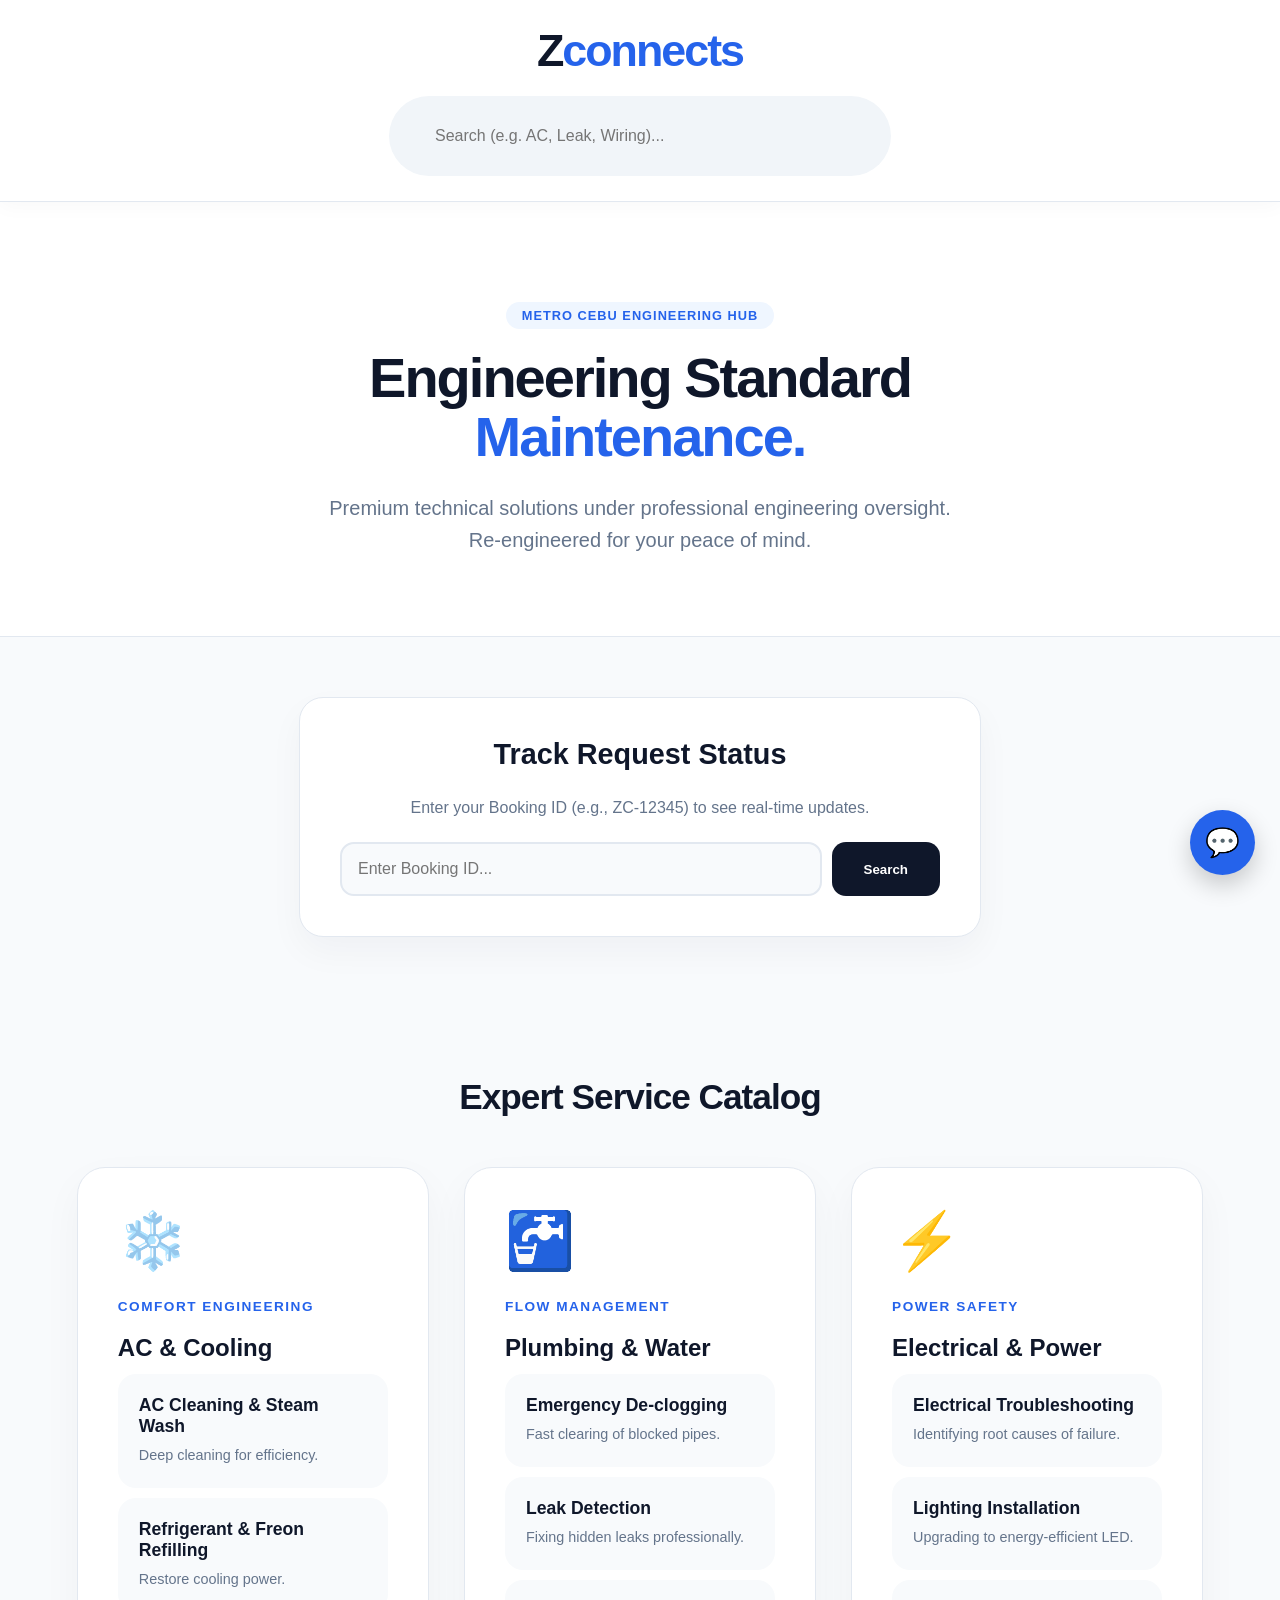
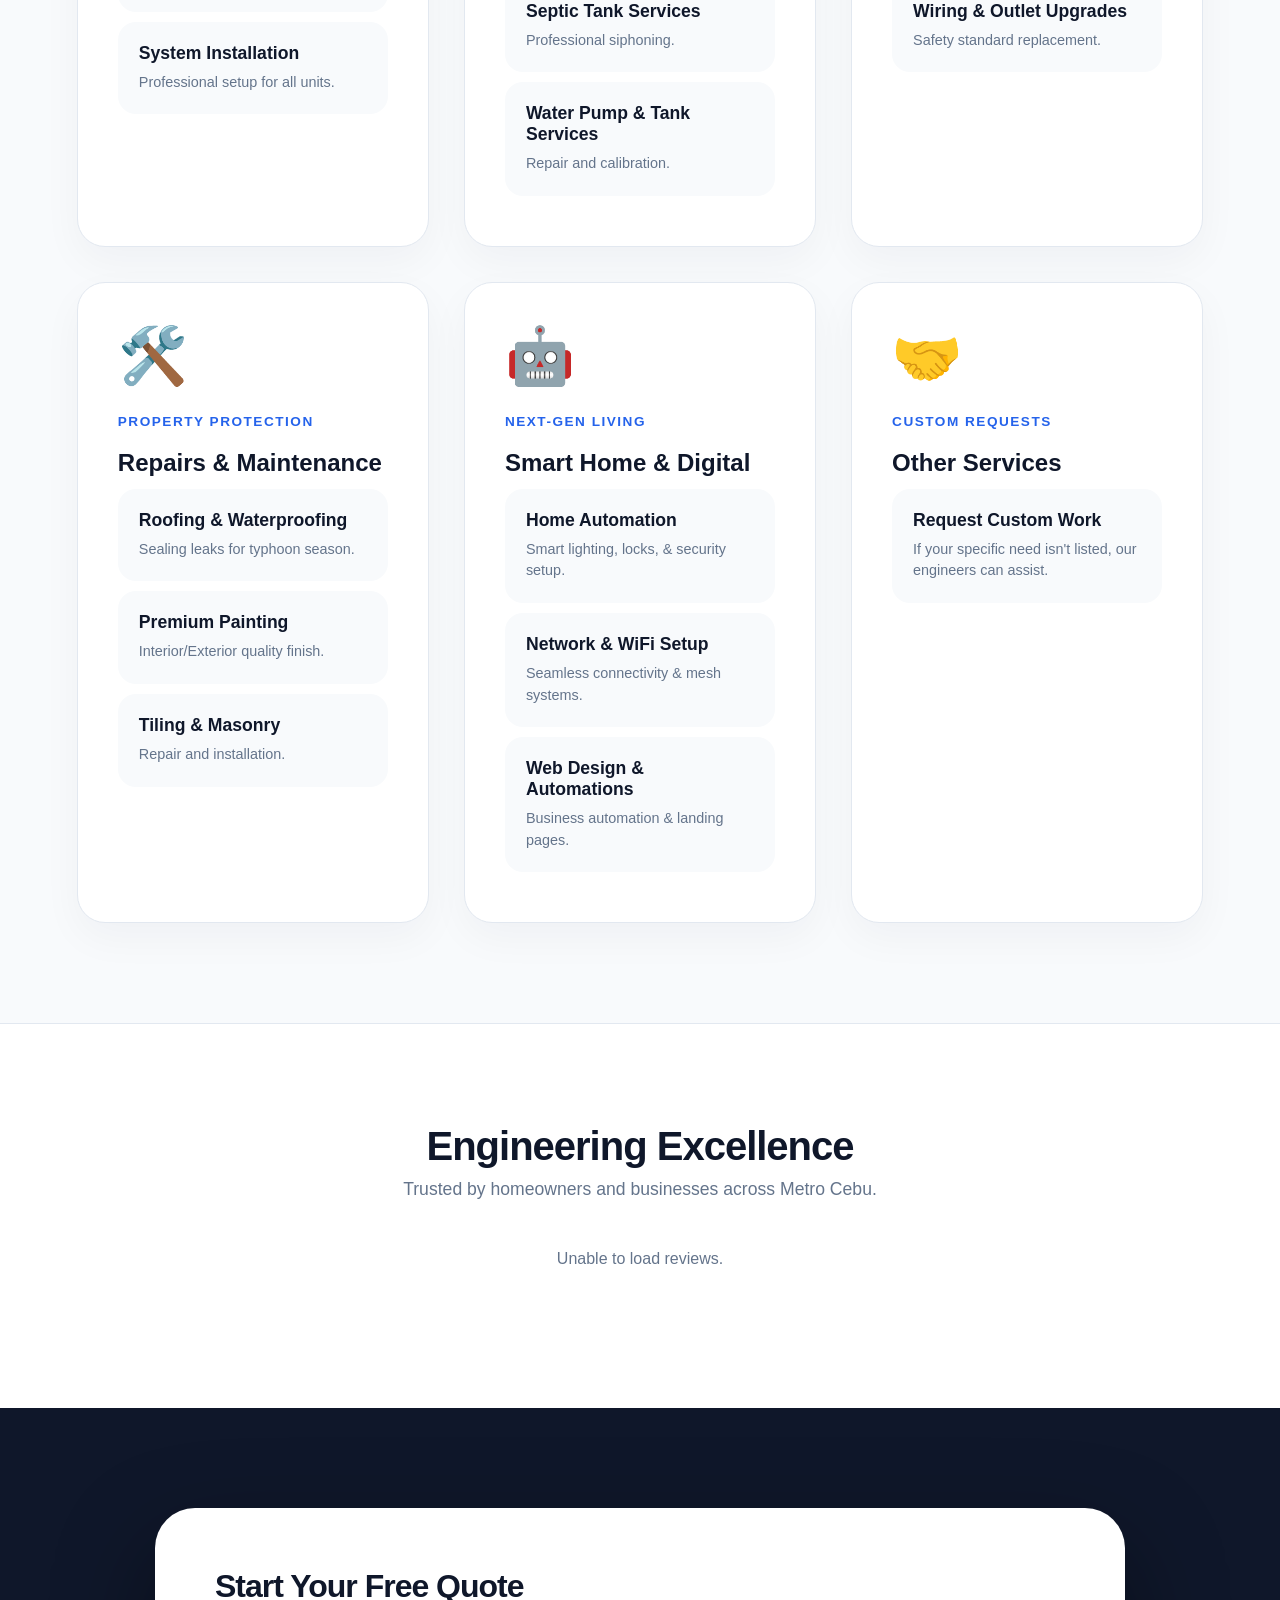
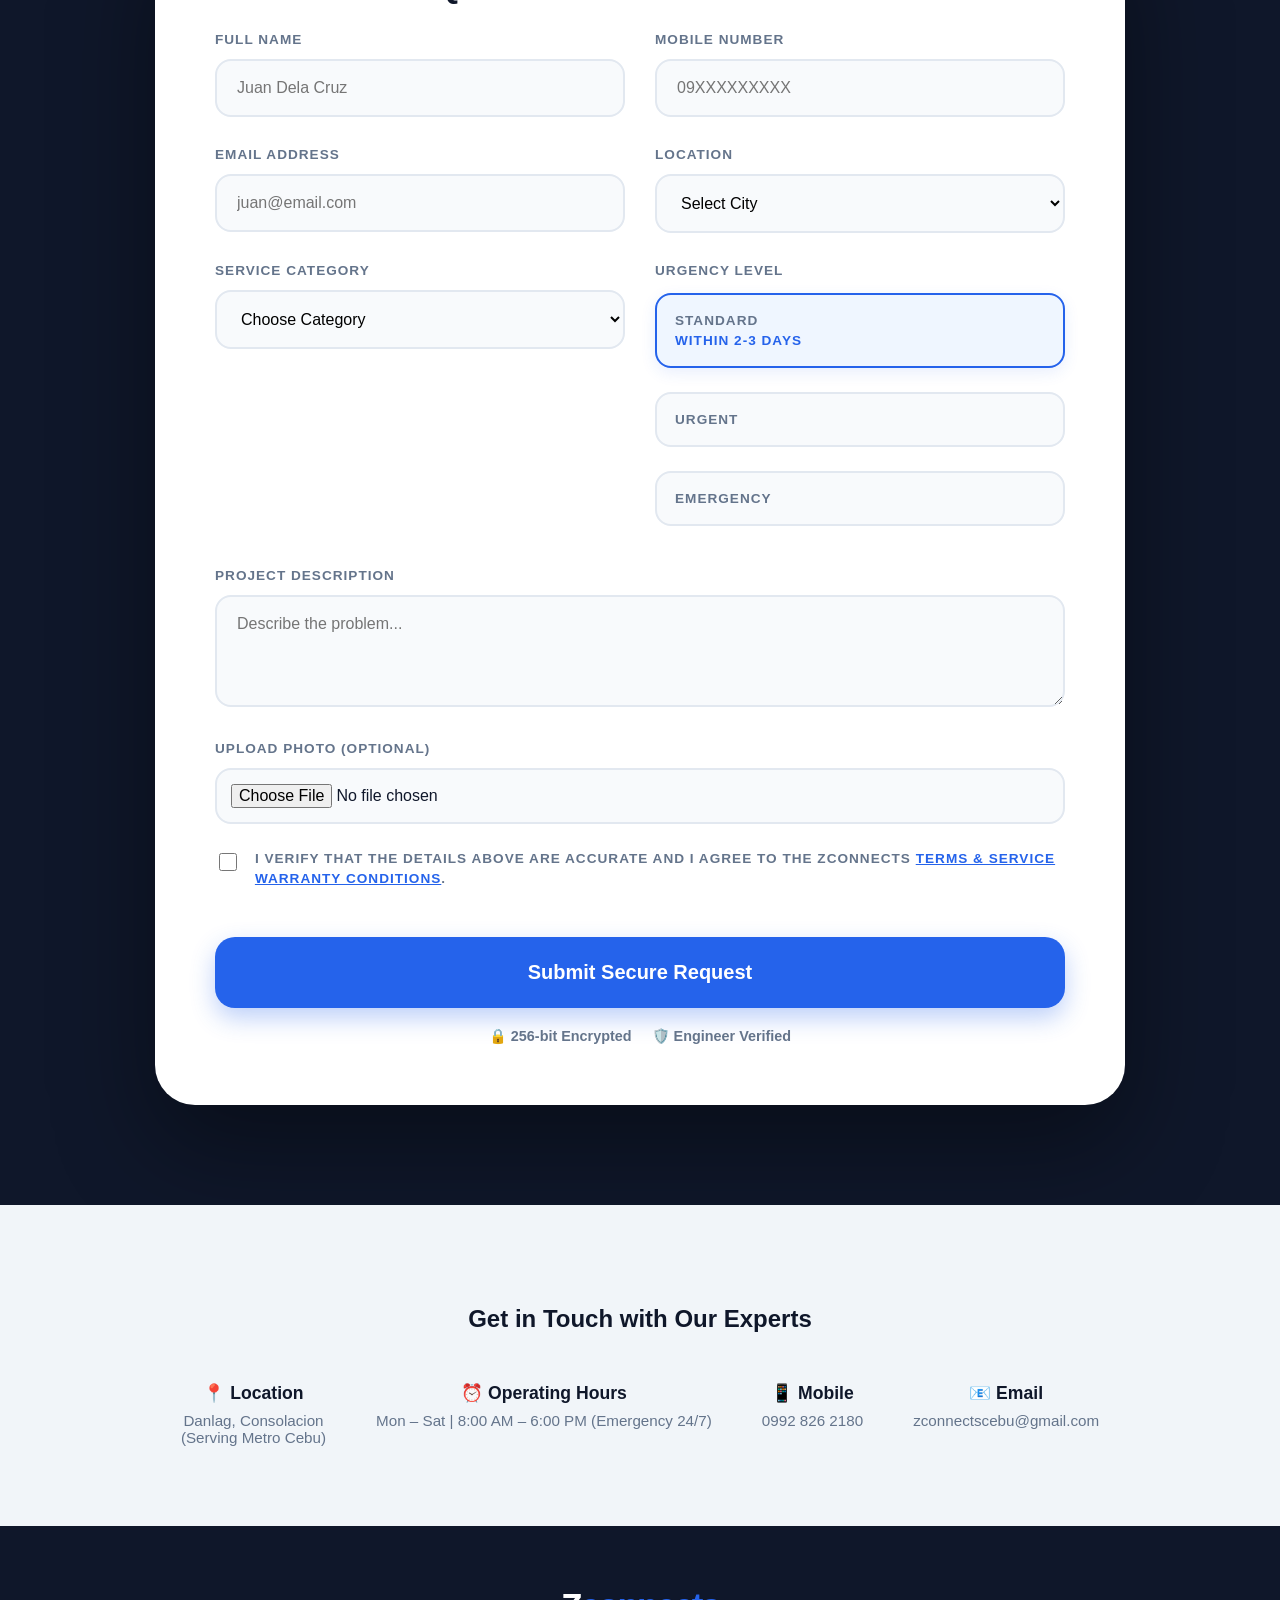
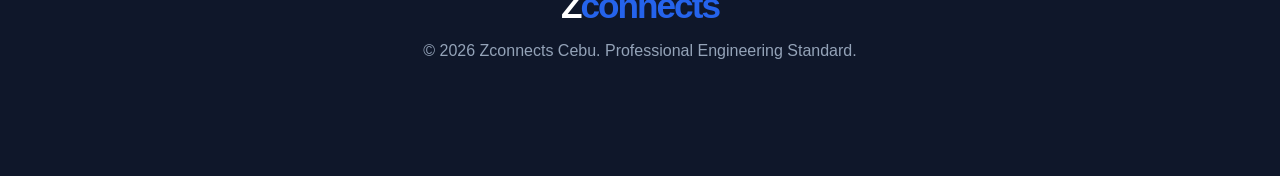
==== commit df6bea88: "Update index.html" ====
--- a/index.html
+++ b/index.html
@@ -8,8 +8,6 @@
     <title>Zconnects | Engineering-Led Service Marketplace</title>
     <link href="https://fonts.googleapis.com/css2?family=Plus+Jakarta+Sans:wght@400;500;600;700;800;900&display=swap" rel="stylesheet">
     
-    <link rel="stylesheet" href="styles.css">
-
     <script async src="https://www.googletagmanager.com/gtag/js?id=G-XXXXXXXXXX"></script>
     <script>
       window.dataLayer = window.dataLayer || [];
@@ -17,6 +15,164 @@
       gtag('js', new Date());
       gtag('config', 'G-XXXXXXXXXX');
     </script>
+
+    <style>
+        :root { --primary: #2563eb; --navy: #0f172a; --slate: #64748b; --light: #f8fafc; --white: #ffffff; --border: #e2e8f0; --success: #16a34a; }
+        body { font-family: 'Plus Jakarta Sans', sans-serif; background: var(--light); margin: 0; color: var(--navy); scroll-behavior: smooth; }
+
+        /* HEADER */
+        header { background: var(--white); padding: 25px 6%; position: sticky; top: 0; z-index: 1000; border-bottom: 1px solid var(--border); box-shadow: 0 4px 20px rgba(15, 23, 42, 0.03); }
+        .header-container { display: flex; flex-direction: column; align-items: center; gap: 20px; }
+        .logo { font-size: 2.8rem; font-weight: 900; letter-spacing: -2px; color: var(--navy); margin: 0; cursor: pointer; }
+        .logo span { color: var(--primary); }
+        .search-container { position: relative; background: #f1f5f9; border-radius: 50px; padding: 12px 25px; display: flex; align-items: center; border: 1.5px solid transparent; transition: 0.3s; width: 100%; max-width: 450px; }
+        .search-container:focus-within { border-color: var(--primary); background: var(--white); box-shadow: 0 10px 25px rgba(37, 99, 235, 0.1); }
+        .search-container input { border: none; background: transparent; width: 100%; outline: none; font-size: 1rem; font-family: inherit; color: var(--navy); }
+
+        /* HERO */
+        .hero { padding: 100px 6% 80px; background: var(--white); text-align: center; border-bottom: 1px solid var(--border); }
+        .hero .badge { display: inline-block; padding: 6px 16px; background: #eff6ff; color: var(--primary); border-radius: 50px; font-weight: 800; font-size: 0.8rem; margin-bottom: 20px; text-transform: uppercase; letter-spacing: 1px; }
+        .hero h1 { font-size: 3.5rem; margin: 0; font-weight: 900; color: var(--navy); line-height: 1.05; letter-spacing: -2px; }
+        .hero h1 span { color: var(--primary); }
+        .hero p { color: var(--slate); font-size: 1.25rem; margin: 25px auto 0; max-width: 650px; line-height: 1.6; font-weight: 500; }
+
+        /* TRACKING */
+        .tracking-section { padding: 60px 6%; background: var(--light); text-align: center; }
+        .tracking-card { background: white; max-width: 600px; margin: 0 auto; padding: 40px; border-radius: 24px; border: 1px solid var(--border); box-shadow: 0 15px 35px rgba(15, 23, 42, 0.04); transition: transform 0.3s ease; }
+        .tracking-card:hover { transform: translateY(-3px); }
+        .track-input-group { display: flex; gap: 10px; margin-top: 25px; }
+        .track-input { flex: 1; padding: 16px; border: 2px solid var(--border); border-radius: 14px; font-size: 1rem; outline: none; transition: 0.3s; }
+        .track-input:focus { border-color: var(--primary); box-shadow: 0 0 0 4px rgba(37, 99, 235, 0.1); }
+        .track-btn { background: var(--navy); color: white; padding: 16px 32px; border-radius: 14px; font-weight: 700; border: none; cursor: pointer; transition: 0.3s; }
+        .track-btn:hover { background: var(--primary); transform: translateY(-2px); box-shadow: 0 10px 20px rgba(37, 99, 235, 0.2); }
+        .status-result { margin-top: 25px; padding: 20px; background: #f8fafc; border-radius: 12px; display: none; text-align: left; border-left: 4px solid var(--primary); }
+        .status-label { font-size: 0.8rem; text-transform: uppercase; color: var(--slate); font-weight: 700; letter-spacing: 1px; }
+        .status-value { font-size: 1.3rem; font-weight: 800; color: var(--navy); margin: 5px 0 0 0; }
+
+        /* GRID */
+        .section-header { padding: 80px 6% 30px; font-weight: 800; color: var(--navy); font-size: 2.2rem; text-align: center; letter-spacing: -1px; }
+        .services-grid { display: grid; grid-template-columns: repeat(auto-fit, minmax(320px, 1fr)); gap: 35px; padding: 20px 6% 100px; }
+        .category-card { background: var(--white); border-radius: 28px; padding: 40px; border: 1px solid var(--border); transition: 0.4s cubic-bezier(0.175, 0.885, 0.32, 1.275); position: relative; box-shadow: 0 15px 40px rgba(15, 23, 42, 0.04); }
+        .category-card:hover { border-color: var(--primary); transform: translateY(-8px); box-shadow: 0 30px 60px rgba(15, 23, 42, 0.08); }
+        .cat-icon-top { font-size: 3.5rem; margin-bottom: 25px; display: block; }
+        .cat-title { font-size: 1.5rem; font-weight: 800; color: var(--navy); margin-bottom: 12px; }
+        .cat-intro { font-size: 0.85rem; color: var(--primary); font-weight: 800; margin-bottom: 20px; text-transform: uppercase; letter-spacing: 1.5px; }
+        .sub-service-list { list-style: none; padding: 0; margin: 0; }
+        .sub-service-item { padding: 20px; border-radius: 18px; border: 1.5px solid transparent; transition: 0.3s; cursor: pointer; margin-bottom: 10px; background: #f8fafc; }
+        .sub-service-item:hover { background: var(--white); border-color: var(--primary); transform: scale(1.02); box-shadow: 0 10px 20px rgba(37, 99, 235, 0.05); }
+        .sub-service-item strong { font-size: 1.1rem; color: var(--navy); display: block; }
+        .sub-service-item p { font-size: 0.9rem; color: var(--slate); margin: 8px 0 0; line-height: 1.5; }
+
+        /* REVIEWS SECTION */
+        .reviews-section { padding: 100px 6%; background: white; border-top: 1px solid var(--border); }
+        .reviews-header { text-align: center; margin-bottom: 50px; }
+        .reviews-header h2 { font-size: 2.5rem; color: var(--navy); margin: 0; font-weight: 800; letter-spacing: -1px; }
+        .reviews-header p { color: var(--slate); margin-top: 10px; font-size: 1.1rem; }
+        .reviews-container { display: flex; gap: 30px; overflow-x: auto; padding-bottom: 40px; scroll-behavior: smooth; -ms-overflow-style: none; scrollbar-width: none; }
+        .reviews-container::-webkit-scrollbar { display: none; }
+        .review-card { min-width: 320px; max-width: 320px; background: #ffffff; border: 1px solid #f1f5f9; border-radius: 24px; padding: 35px; box-shadow: 0 20px 40px -10px rgba(15, 23, 42, 0.06); transition: transform 0.3s ease; display: flex; flex-direction: column; }
+        .review-card:hover { transform: translateY(-5px); border-color: var(--primary); box-shadow: 0 30px 50px -10px rgba(15, 23, 42, 0.1); }
+        .r-header { display: flex; align-items: center; gap: 15px; margin-bottom: 20px; }
+        .r-avatar { width: 50px; height: 50px; background: #eff6ff; color: var(--primary); font-weight: 800; border-radius: 50%; display: flex; align-items: center; justify-content: center; font-size: 1.2rem; }
+        .r-info h4 { margin: 0; color: var(--navy); font-size: 1.1rem; font-weight: 700; }
+        .r-info span { font-size: 0.8rem; color: var(--slate); text-transform: uppercase; letter-spacing: 0.5px; }
+        .r-stars { color: #fbbf24; margin-bottom: 15px; font-size: 1.2rem; letter-spacing: 2px; }
+        .r-body { font-size: 1rem; color: #475569; line-height: 1.6; font-style: italic; flex-grow: 1; }
+        .r-footer { margin-top: 25px; font-size: 0.8rem; color: #94a3b8; border-top: 1px solid #f1f5f9; padding-top: 15px; display: flex; justify-content: space-between; align-items: center; }
+        .verified-badge { color: #16a34a; display: flex; align-items: center; gap: 5px; font-weight: 700; font-size: 0.75rem; }
+
+        /* MODAL */
+        .confirm-modal { display: none; position: fixed; inset: 0; background: rgba(15, 23, 42, 0.8); backdrop-filter: blur(8px); z-index: 3000; align-items: center; justify-content: center; }
+        .confirm-box { background: white; width: 90%; max-width: 420px; padding: 45px; border-radius: 30px; text-align: center; animation: popIn 0.3s cubic-bezier(0.175, 0.885, 0.32, 1.275); }
+        @keyframes popIn { from { transform: scale(0.9); opacity: 0; } to { transform: scale(1); opacity: 1; } }
+        .confirm-btns { display: flex; gap: 15px; margin-top: 30px; }
+        .btn-yes { flex: 2; background: var(--primary); color: white; border: none; padding: 18px; border-radius: 14px; font-weight: 800; cursor: pointer; transition: 0.3s; }
+        .btn-yes:hover { transform: translateY(-2px); box-shadow: 0 10px 20px rgba(37, 99, 235, 0.2); }
+        .btn-no { flex: 1; background: #f1f5f9; color: var(--slate); border: none; padding: 18px; border-radius: 14px; font-weight: 700; cursor: pointer; transition: 0.3s; }
+        .btn-no:hover { background: #e2e8f0; }
+
+        /* FORM */
+        .quote-section { background: var(--navy); padding: 100px 6%; }
+        .form-container { background: var(--white); max-width: 850px; margin: 0 auto; padding: 60px; border-radius: 40px; box-shadow: 0 40px 100px rgba(0,0,0,0.4); }
+        .form-grid { display: grid; grid-template-columns: 1fr 1fr; gap: 30px; }
+        .form-group.full { grid-column: span 2; }
+        label { display: block; font-weight: 800; font-size: 0.85rem; margin-bottom: 12px; color: var(--slate); text-transform: uppercase; letter-spacing: 1px; }
+        input, select, textarea { width: 100%; padding: 18px 20px; border-radius: 16px; border: 2px solid var(--border); font-family: inherit; font-size: 1rem; box-sizing: border-box; transition: 0.3s; background: #f8fafc; }
+        input:focus, select:focus, textarea:focus { outline: none; border-color: var(--primary); background: var(--white); box-shadow: 0 0 0 4px rgba(37, 99, 235, 0.1); }
+        .urgency-container { display: flex; flex-direction: column; gap: 12px; margin-top: 15px; }
+        .urgency-option { border: 2px solid var(--border); padding: 18px; border-radius: 16px; cursor: pointer; transition: 0.3s; position: relative; background: #f8fafc; }
+        .urgency-option input { display: none; }
+        .urgency-option.active { border-color: var(--primary); background: #eff6ff; box-shadow: 0 5px 15px rgba(37, 99, 235, 0.1); }
+        .urgency-option .days-info { display: none; font-size: 0.85rem; color: var(--primary); font-weight: 700; margin-top: 5px; text-transform: uppercase; }
+        .urgency-option.active .days-info { display: block; }
+        .submit-btn-large { width: 100%; background: var(--primary); color: white; padding: 24px; border-radius: 20px; border: none; font-size: 1.25rem; font-weight: 800; cursor: pointer; transition: 0.3s; margin-top: 35px; display: flex; align-items: center; justify-content: center; gap: 12px; box-shadow: 0 10px 25px rgba(37, 99, 235, 0.3); }
+        .submit-btn-large:hover { transform: translateY(-4px); box-shadow: 0 15px 35px rgba(37, 99, 235, 0.4); }
+        .submit-btn-large:disabled { background: var(--slate); cursor: not-allowed; transform: none; box-shadow: none; }
+        .trust-badges { display: flex; justify-content: center; gap: 20px; margin-top: 20px; font-size: 0.9rem; font-weight: 700; color: var(--slate); }
+
+        .spinner { display: none; width: 24px; height: 24px; border: 3px solid rgba(255, 255, 255, 0.3); border-radius: 50%; border-top-color: #fff; animation: spin 0.8s linear infinite; }
+        @keyframes spin { to { transform: rotate(360deg); } }
+
+        /* SUCCESS & FOOTER */
+        .success-card { background: white; border-radius: 28px; padding: 50px; text-align: center; max-width: 500px; margin: 0 auto; border: 1px solid var(--border); }
+        .success-icon { width: 90px; height: 90px; background: #f0fdf4; color: #16a34a; border-radius: 50%; display: flex; align-items: center; justify-content: center; font-size: 45px; margin: 0 auto 30px; box-shadow: 0 10px 20px rgba(22, 163, 74, 0.1); }
+        .status-badge { display: inline-block; padding: 8px 16px; background: #eff6ff; color: #2563eb; border-radius: 50px; font-weight: 800; font-size: 0.8rem; margin-bottom: 20px; text-transform: uppercase; }
+        .next-steps { text-align: left; background: var(--light); padding: 25px; border-radius: 20px; margin: 30px 0; }
+        .step-item { display: flex; gap: 15px; margin-bottom: 15px; font-size: 0.95rem; line-height: 1.5; }
+        .step-number { background: var(--primary); color: white; width: 24px; height: 24px; border-radius: 50%; display: flex; align-items: center; justify-content: center; font-size: 0.8rem; font-weight: 800; flex-shrink: 0; }
+
+        .contact-info-footer { padding: 80px 6%; background: #f1f5f9; text-align: center; }
+        .contact-grid { display: flex; justify-content: center; flex-wrap: wrap; gap: 50px; margin-top: 40px; }
+        .contact-item h4 { margin: 10px 0 8px; color: var(--navy); font-size: 1.1rem; font-weight: 800; }
+        .contact-item p { color: var(--slate); font-size: 0.95rem; margin: 0; font-weight: 500; }
+        footer { background: var(--navy); color: #94a3b8; padding: 60px 6% 100px; text-align: center; }
+
+        /* MOBILE BOTTOM NAVIGATION */
+        .mobile-nav { display: none; position: fixed; bottom: 0; left: 0; width: 100%; background: var(--white); box-shadow: 0 -5px 20px rgba(15, 23, 42, 0.06); z-index: 2500; justify-content: space-around; padding: 12px 0; padding-bottom: max(12px, env(safe-area-inset-bottom)); border-top: 1px solid var(--border); }
+        .mobile-nav-item { display: flex; flex-direction: column; align-items: center; color: var(--slate); text-decoration: none; font-size: 0.75rem; font-weight: 800; gap: 6px; transition: 0.2s; }
+        .mobile-nav-item.active, .mobile-nav-item:hover { color: var(--primary); transform: translateY(-2px); }
+        .mobile-nav-icon { font-size: 1.5rem; }
+
+        /* T&C MODAL STYLES */
+        .tc-modal { display: none; position: fixed; top: 0; left: 0; width: 100%; height: 100%; background: rgba(15, 23, 42, 0.7); backdrop-filter: blur(8px); z-index: 4000; align-items: center; justify-content: center; }
+        .tc-content { background: white; width: 90%; max-width: 600px; max-height: 80vh; border-radius: 24px; padding: 40px; overflow-y: auto; box-shadow: 0 25px 50px -12px rgba(0, 0, 0, 0.3); position: relative; animation: slideUp 0.3s cubic-bezier(0.175, 0.885, 0.32, 1.275); }
+        @keyframes slideUp { from { transform: translateY(30px); opacity: 0; } to { transform: translateY(0); opacity: 1; } }
+        .tc-header { font-size: 1.6rem; font-weight: 800; color: var(--navy); margin-bottom: 25px; border-bottom: 1px solid var(--border); padding-bottom: 20px; }
+        .tc-body { font-size: 0.95rem; color: var(--slate); line-height: 1.7; }
+        .tc-body h4 { color: var(--navy); margin-top: 20px; margin-bottom: 8px; font-weight: 800; }
+        .tc-close { position: absolute; top: 25px; right: 25px; background: #f1f5f9; border: none; width: 36px; height: 36px; border-radius: 50%; cursor: pointer; font-weight: bold; color: var(--slate); font-size: 1.2rem; transition: 0.2s; }
+        .tc-close:hover { background: #e2e8f0; color: var(--navy); transform: scale(1.1); }
+
+        /* CHECKBOX STYLE */
+        .checkbox-container { display: flex; align-items: flex-start; gap: 15px; margin: 25px 0; font-size: 0.95rem; color: var(--slate); line-height: 1.5; }
+        .checkbox-container input { width: 22px; height: 22px; margin-top: 2px; cursor: pointer; accent-color: var(--primary); }
+        .link-text { color: var(--primary); font-weight: 800; text-decoration: underline; cursor: pointer; }
+
+        /* ENHANCEMENTS: HONEYPOT & CONSOLIDATED FAB */
+        .visually-hidden { position: absolute; left: -5000px; width: 1px; height: 1px; overflow: hidden; }
+
+        .fab-container { position: fixed; bottom: 25px; right: 25px; z-index: 9999; display: flex; flex-direction: column-reverse; align-items: center; gap: 15px; }
+        .fab-main { width: 65px; height: 65px; border-radius: 50%; background: var(--primary); color: white; font-size: 28px; border: none; cursor: pointer; box-shadow: 0 10px 25px rgba(0,0,0,0.2); transition: 0.3s; z-index: 10000; display: flex; align-items: center; justify-content: center; }
+        .fab-main:hover { transform: scale(1.1); box-shadow: 0 15px 35px rgba(0,0,0,0.3); }
+        .fab-options { display: flex; flex-direction: column; gap: 15px; opacity: 0; pointer-events: none; transform: translateY(20px); transition: 0.3s cubic-bezier(0.175, 0.885, 0.32, 1.275); }
+        .fab-options.open { opacity: 1; pointer-events: auto; transform: translateY(0); }
+        .fab-item { width: 55px; height: 55px; border-radius: 50%; display: flex; align-items: center; justify-content: center; box-shadow: 0 5px 15px rgba(0,0,0,0.2); transition: 0.3s; }
+        .fab-item:hover { transform: scale(1.1); }
+        .viber-fab { background: #7360f2; }
+        .wa-fab { background: #25D366; }
+        .msgr-fab { background: #0084ff; }
+
+        /* Mobile Adjustments */
+        @media (max-width: 768px) { 
+            .form-grid { grid-template-columns: 1fr; } 
+            .form-group.full { grid-column: span 1; } 
+            .hero h1 { font-size: 2.8rem; } 
+            .form-container { padding: 30px; border-radius: 30px; } 
+            .mobile-nav { display: flex; }
+            body { padding-bottom: 75px; }
+            .fab-container { bottom: 90px; right: 20px; }
+        }
+    </style>
 </head>
 <body>
 
@@ -230,7 +386,233 @@
     </div>
 </div>
 
-<script src="app.js"></script>
+<script>
+    const APP_URL = 'https://script.google.com/macros/s/AKfycbw3c915eKVYlXdYhva6ZtlNDXOahN7nXWrht_PPQKYfHf6Su_jgmTOSs4dlqeEZbxvsxA/exec';
+
+    document.addEventListener("DOMContentLoaded", loadPublicReviews);
+
+    async function loadPublicReviews() {
+        try {
+            const response = await fetch(`${APP_URL}?action=get_public_reviews`);
+            const reviews = await response.json();
+            
+            const track = document.getElementById('reviewsTrack');
+            document.getElementById('reviewsLoader').style.display = 'none';
+
+            if (reviews.length === 0) {
+                track.innerHTML = '<p style="text-align:center; width:100%; color:#94a3b8;">No public reviews yet.</p>';
+                return;
+            }
+
+            reviews.forEach(r => {
+                const stars = '★'.repeat(Math.floor(r.rating)) + (r.rating % 1 ? '½' : '');
+                const card = document.createElement('div');
+                card.className = 'review-card';
+                card.innerHTML = `
+                    <div class="r-header">
+                        <div class="r-avatar">${r.name.charAt(0)}</div>
+                        <div class="r-info">
+                            <h4>${r.name}</h4>
+                            <span>${r.service}</span>
+                        </div>
+                    </div>
+                    <div class="r-stars">${stars}</div>
+                    <div class="r-body">"${r.comment}"</div>
+                    <div class="r-footer">
+                        <span>${r.date}</span>
+                        <div class="verified-badge">✓ Verified Client</div>
+                    </div>
+                `;
+                track.appendChild(card);
+            });
+
+        } catch (err) {
+            console.error("Review Load Error:", err);
+            document.getElementById('reviewsLoader').innerText = "Unable to load reviews.";
+        }
+    }
+
+    // --- SMART SEARCH ENGINE ---
+    function filterServices() {
+        let rawInput = document.getElementById('serviceSearch').value.toLowerCase().trim();
+        
+        let input = rawInput.replace(/aircon|air conditioner|air/g, "ac");
+        
+        let categories = document.getElementsByClassName('category-card');
+        let searchTerms = input.split(' ').filter(t => t !== '');
+
+        if (searchTerms.length === 0) {
+            for (let i = 0; i < categories.length; i++) {
+                categories[i].style.display = "block";
+                let subServices = categories[i].getElementsByClassName('sub-service-item');
+                for (let j = 0; j < subServices.length; j++) {
+                    subServices[j].style.display = "block";
+                }
+            }
+            return;
+        }
+
+        let serviceSection = document.getElementById('serviceList');
+        if (rawInput.length === 1 && window.innerWidth > 768 && window.scrollY < serviceSection.offsetTop - 150) {
+            window.scrollTo({ top: serviceSection.offsetTop - 80, behavior: 'smooth' });
+        }
+
+        for (let i = 0; i < categories.length; i++) {
+            let category = categories[i];
+            let titleText = category.querySelector('.cat-title').innerText.toLowerCase();
+            let subServices = category.getElementsByClassName('sub-service-item');
+            
+            let categoryMatch = searchTerms.some(term => {
+                let regex = new RegExp('\\b' + term.replace(/[.*+?^${}()|[\]\\]/g, '\\$&'), 'i');
+                return regex.test(titleText);
+            });
+            
+            let hasVisibleSubService = false;
+
+            for (let j = 0; j < subServices.length; j++) {
+                let subItem = subServices[j];
+                let subText = subItem.innerText.toLowerCase();
+                
+                let subMatch = searchTerms.every(term => {
+                    let regex = new RegExp('\\b' + term.replace(/[.*+?^${}()|[\]\\]/g, '\\$&'), 'i');
+                    return regex.test(subText);
+                });
+
+                if (categoryMatch || subMatch) {
+                    subItem.style.display = "block";
+                    hasVisibleSubService = true;
+                } else {
+                    subItem.style.display = "none";
+                }
+            }
+
+            category.style.display = hasVisibleSubService ? "block" : "none";
+        }
+    }
+    // --- END SMART SEARCH ENGINE ---
+
+    function promptBooking(service, category) {
+        const modal = document.getElementById('confirmModal');
+        const proceedBtn = document.getElementById('confirmProceed');
+        document.getElementById('confirmText').innerText = `Proceed with a request for ${service}?`;
+        modal.style.display = 'flex';
+        proceedBtn.onclick = function() { populateForm(service, category); closePrompt(); };
+    }
+
+    function closePrompt() { document.getElementById('confirmModal').style.display = 'none'; }
+
+    function populateForm(service, category) {
+        document.getElementById('quote-form').scrollIntoView({ behavior: 'smooth' });
+        document.getElementById('serviceCat').value = category;
+        document.getElementById('projDesc').value = `Requesting service for: ${service}\n---\n[Describe details here]`;
+    }
+
+    function updateUrgency(element) {
+        document.querySelectorAll('.urgency-option').forEach(opt => opt.classList.remove('active'));
+        element.classList.add('active');
+        element.querySelector('input').checked = true;
+    }
+
+    function checkStatus() {
+        const id = document.getElementById('trackId').value;
+        const resultBox = document.getElementById('statusResult');
+        const statusVal = document.getElementById('statusValue');
+        const clientVal = document.getElementById('statusClient');
+        if(!id) return alert("Please enter a Booking ID");
+        resultBox.style.display = 'block';
+        statusVal.innerText = "Searching...";
+        fetch(`${APP_URL}?action=track&id=${id}`).then(res => res.json()).then(data => {
+            if(data.status === 'success') { statusVal.innerText = data.jobStatus; statusVal.style.color = '#16a34a'; clientVal.innerText = data.clientName; } 
+            else { statusVal.innerText = "Booking Not Found"; statusVal.style.color = '#ef4444'; clientVal.innerText = "-"; }
+        }).catch(err => { statusVal.innerText = "Error checking status"; });
+    }
+
+    function openTC() { document.getElementById('tcModal').style.display = 'flex'; }
+    function closeTC() { document.getElementById('tcModal').style.display = 'none'; }
+    window.onclick = function(event) {
+        if (event.target == document.getElementById('tcModal')) { closeTC(); }
+    }
+
+    // ENHANCEMENT: Expandable Chat Menu Logic
+    document.getElementById('fabMain').addEventListener('click', function() {
+        document.getElementById('fabOptions').classList.toggle('open');
+    });
+
+    // ENHANCEMENT: Image Upload Preview Logic
+    document.getElementById('projPhotos').addEventListener('change', function(e) {
+        const preview = document.getElementById('photoPreview');
+        const file = e.target.files[0];
+        if (file) {
+            const reader = new FileReader();
+            reader.onload = function(e) {
+                preview.src = e.target.result;
+                preview.style.display = 'block';
+            }
+            reader.readAsDataURL(file);
+        } else {
+            preview.style.display = 'none';
+            preview.src = '';
+        }
+    });
+
+    // Form Submission
+    document.getElementById('quoteForm').addEventListener('submit', async function(e) {
+        e.preventDefault();
+        
+        const locCheck = document.getElementById('custLocation').value;
+        if (locCheck === 'Other') {
+            alert("Notice: Our rapid dispatch is currently optimized for Metro Cebu. We will review your request, but please expect potential scheduling delays or out-of-town mobilization charges.");
+        }
+
+        const btn = document.getElementById('submitBtn');
+        const btnSpinner = document.getElementById('btnSpinner');
+        const btnText = document.getElementById('btnText');
+        const photoFile = document.getElementById('projPhotos').files[0];
+        
+        btn.disabled = true;
+        btnSpinner.style.display = 'block';
+        btnText.innerText = "Dispatching Request...";
+
+        const toBase64 = file => new Promise((resolve, reject) => {
+            const reader = new FileReader();
+            reader.readAsDataURL(file);
+            reader.onload = () => resolve(reader.result);
+            reader.onerror = error => reject(error);
+        });
+
+        try {
+            const data = {
+                honeypot: document.getElementById('website_hp').value,
+                name: document.getElementById('custName').value,
+                phone: document.getElementById('custPhone').value,
+                email: document.getElementById('custEmail').value,
+                location: document.getElementById('custLocation').value,
+                category: document.getElementById('serviceCat').value,
+                urgency: document.querySelector('input[name="urgency"]:checked').value,
+                description: document.getElementById('projDesc').value,
+                image: photoFile ? await toBase64(photoFile) : null
+            };
+
+            await fetch(APP_URL, {
+                method: 'POST',
+                mode: 'no-cors',
+                headers: { 'Content-Type': 'text/plain' },
+                body: JSON.stringify(data)
+            });
+
+            document.getElementById('formContent').style.display = 'none';
+            document.getElementById('formSuccess').style.display = 'block';
+            window.scrollTo({ top: document.getElementById('quote-form').offsetTop - 100, behavior: 'smooth' });
+
+        } catch (err) {
+            console.error("Submission Error:", err);
+            alert("Technical error. Please check your connection and try again.");
+            btn.disabled = false;
+            btnSpinner.style.display = 'none';
+            btnText.innerText = "Submit Secure Request";
+        }
+    });
+</script>
 
 </body>
 </html>
